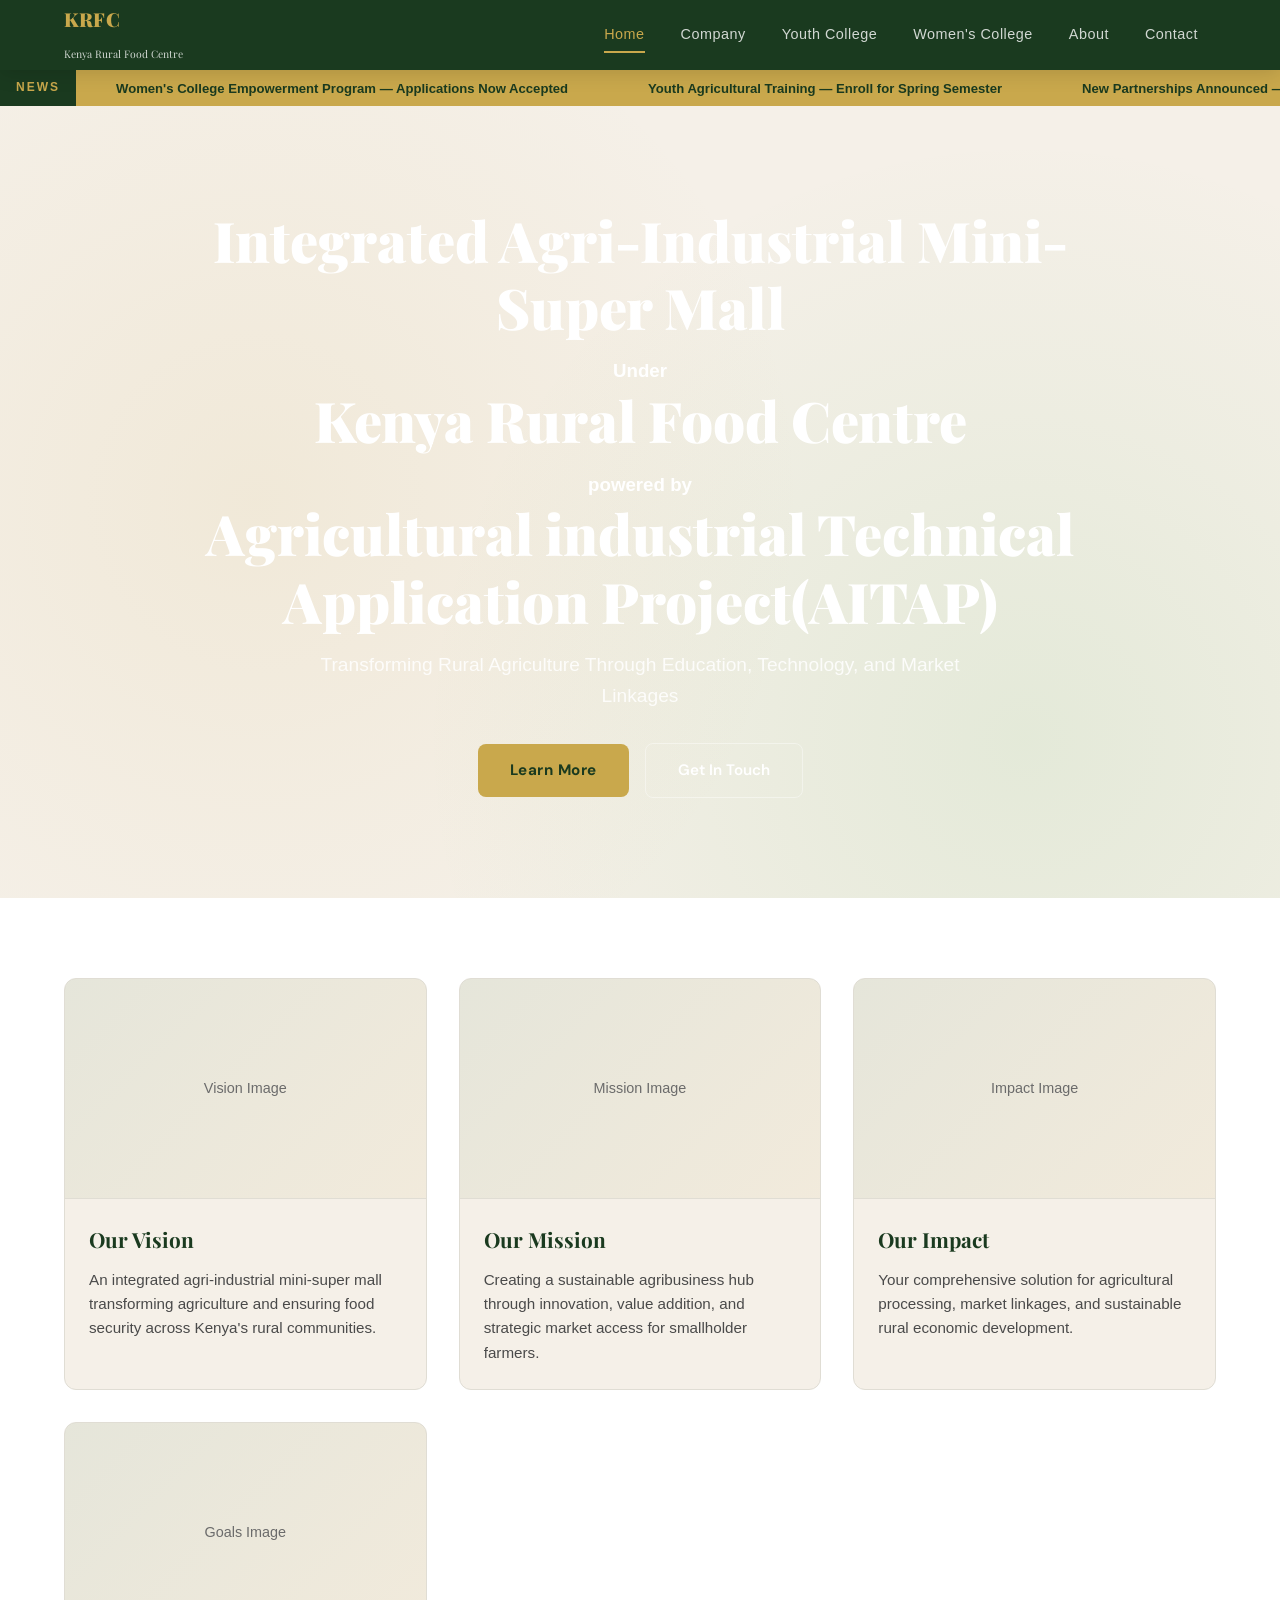
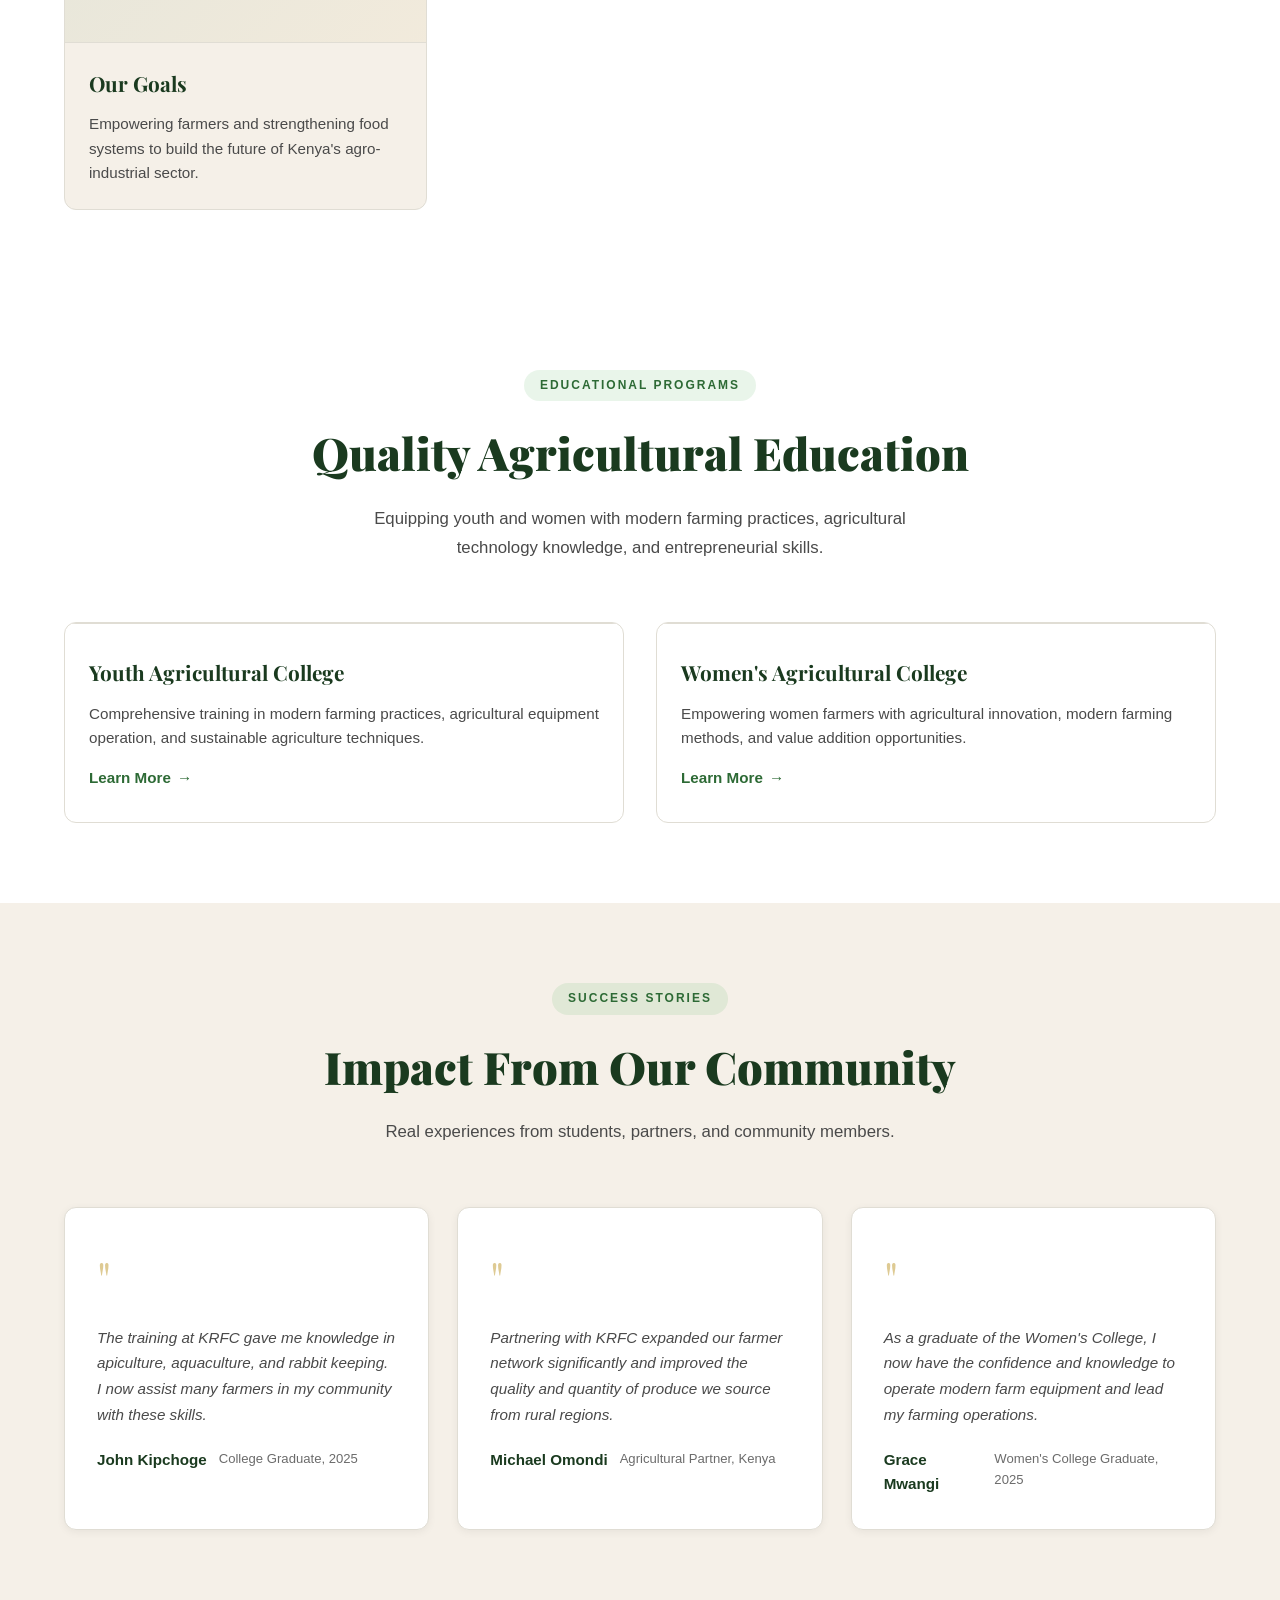
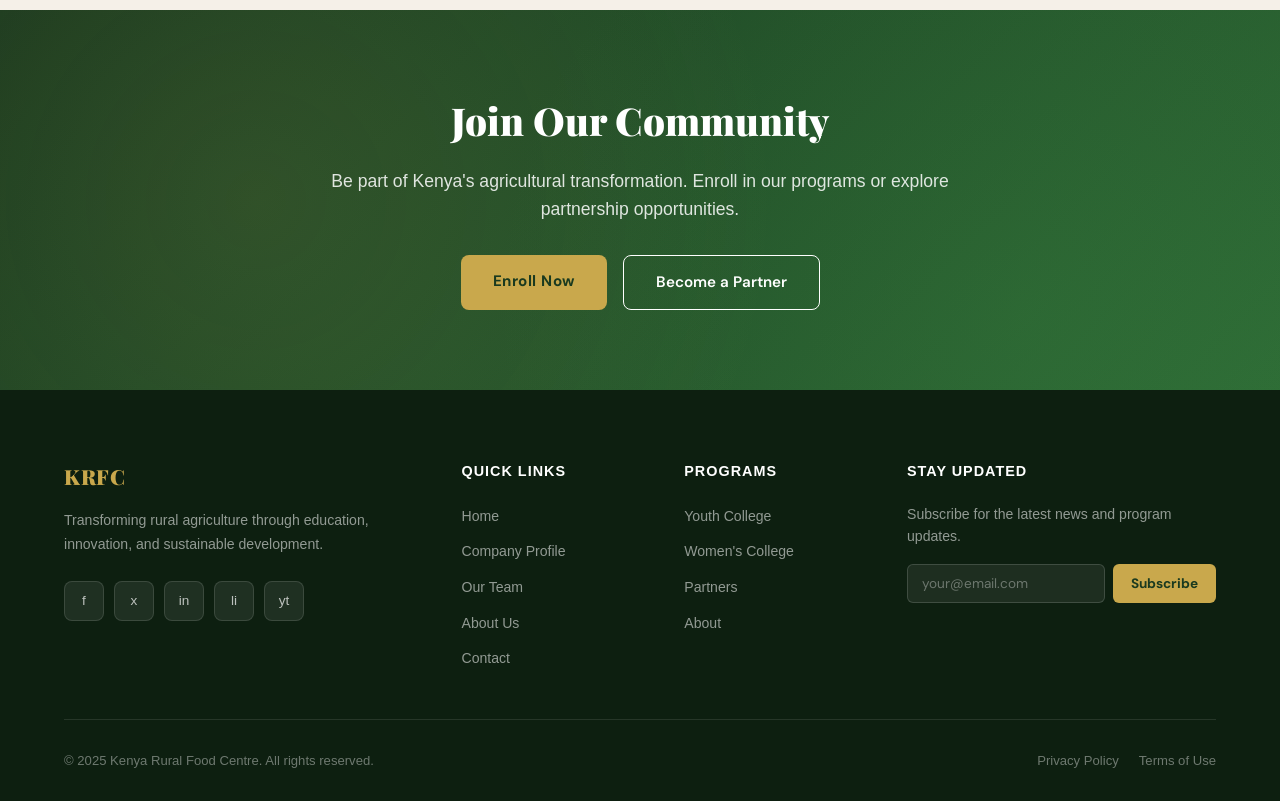
==== index.html @ 1f142aa0 "Add files via upload" ====
<!DOCTYPE html>
<html lang="en">
<head>
  <meta charset="UTF-8" />
  <meta name="viewport" content="width=device-width, initial-scale=1.0"/>
  <title>Kenya Rural Food Centre - Integrated Agricultural Hub</title>
  <link href="https://fonts.googleapis.com/css2?family=Playfair+Display:wght@400;700;900&family=DM+Sans:wght@300;400;500;600&display=swap" rel="stylesheet"/>
  <link rel="stylesheet" href="style.css"/>
</head>
<body>

<!-- NAVIGATION -->
<nav id="main-nav">
  <a class="logo" href="index.html">
     <div><div>KRFC</div><span>Kenya Rural Food Centre</span></div>
  </a>
  <ul class="nav-links" id="nav-links">
    <li><a href="index.html" id="nav-home" class="active">Home</a></li>
    <li class="dropdown">
      <a href="#" class="dropdown-toggle">Company</a>
      <div class="dropdown-menu">
        <a href="profile.html">Company Profile</a>
        <a href="team.html">Our Team</a>
        <a href="partners.html">Partners</a>
      </div>
    </li>
    <li><a href="youth.html" id="nav-youth">Youth College</a></li>
    <li><a href="women.html" id="nav-women">Women's College</a></li>
    <li><a href="about.html" id="nav-about">About</a></li>
    <li><a href="contact.html" id="nav-contact">Contact</a></li>
  </ul>
  <div class="hamburger" id="hamburger" onclick="toggleMenu()">
    <span></span><span></span><span></span>
  </div>
</nav>

<!-- NEWS TICKER -->
<div class="ticker-wrap">
  <div class="ticker-label">NEWS</div>
  <div class="ticker-track">
    <div class="ticker-item">Women's College Empowerment Program — Applications Now Accepted</div>
    <div class="ticker-item">Youth Agricultural Training — Enroll for Spring Semester</div>
    <div class="ticker-item">New Partnerships Announced — Expanding Market Access for Farmers</div>
  </div>
</div>

<!-- HERO SECTION -->
<section class="hero">
  <div class="hero-content">
    <h1>Integrated Agri-Industrial Mini-Super Mall</h1><h3>Under</h3><h1>Kenya Rural Food Centre</h1> <h3>powered by</h3><h1>Agricultural
         industrial Technical Application Project(AITAP)</h1>
    <p>Transforming Rural Agriculture Through Education, Technology, and Market Linkages</p>
    <div class="hero-buttons">
      <a href="about.html" class="btn-primary">Learn More</a>
      <a href="contact.html" class="btn-outline">Get In Touch</a>
    </div>
  </div>
</section>

<!-- KEY INITIATIVES -->
<div class="initiatives-section">
  <div class="initiatives-container">
    <div class="initiative-card">
      <div class="initiative-image-placeholder">
        <span>Vision Image</span>
      </div>
      <h3>Our Vision</h3>
      <p>An integrated agri-industrial mini-super mall transforming agriculture and ensuring food security across Kenya's rural communities.</p>
    </div>

    <div class="initiative-card">
      <div class="initiative-image-placeholder">
        <span>Mission Image</span>
      </div>
      <h3>Our Mission</h3>
      <p>Creating a sustainable agribusiness hub through innovation, value addition, and strategic market access for smallholder farmers.</p>
    </div>

    <div class="initiative-card">
      <div class="initiative-image-placeholder">
        <span>Impact Image</span>
      </div>
      <h3>Our Impact</h3>
      <p>Your comprehensive solution for agricultural processing, market linkages, and sustainable rural economic development.</p>
    </div>

    <div class="initiative-card">
      <div class="initiative-image-placeholder">
        <span>Goals Image</span>
      </div>
      <h3>Our Goals</h3>
      <p>Empowering farmers and strengthening food systems to build the future of Kenya's agro-industrial sector.</p>
    </div>
  </div>
</div>

<!-- PROGRAMS SECTION -->
<section class="programs-section">
  <div class="section-header">
    <div class="section-tag">Educational Programs</div>
    <h2>Quality Agricultural Education</h2>
    <p>Equipping youth and women with modern farming practices, agricultural technology knowledge, and entrepreneurial skills.</p>
  </div>
  <div class="programs-grid">
    <a class="program-card" href="youth.html">
      <div class="program-image-placeholder">Youth Program</div>
      <div class="program-card-body">
        <h3>Youth Agricultural College</h3>
        <p>Comprehensive training in modern farming practices, agricultural equipment operation, and sustainable agriculture techniques.</p>
        <span class="card-link">Learn More <span class="arrow">→</span></span>
      </div>
    </a>
    <a class="program-card" href="women.html">
      <div class="program-image-placeholder">Women's Program</div>
      <div class="program-card-body">
        <h3>Women's Agricultural College</h3>
        <p>Empowering women farmers with agricultural innovation, modern farming methods, and value addition opportunities.</p>
        <span class="card-link">Learn More <span class="arrow">→</span></span>
      </div>
    </a>
  </div>
</section>

<!-- TESTIMONIALS SECTION -->
<section class="testimonials">
  <div class="section-header">
    <div class="section-tag">Success Stories</div>
    <h2>Impact From Our Community</h2>
    <p>Real experiences from students, partners, and community members.</p>
  </div>
  <div class="testimonials-grid">
    <div class="testimonial-card">
      <div class="quote-mark">"</div>
      <p>The training at KRFC gave me knowledge in apiculture, aquaculture, and rabbit keeping. I now assist many farmers in my community with these skills.</p>
      <div class="testimonial-author">
        <div class="author-name">John Kipchoge</div>
        <div class="author-role">College Graduate, 2025</div>
      </div>
    </div>
    <div class="testimonial-card">
      <div class="quote-mark">"</div>
      <p>Partnering with KRFC expanded our farmer network significantly and improved the quality and quantity of produce we source from rural regions.</p>
      <div class="testimonial-author">
        <div class="author-name">Michael Omondi</div>
        <div class="author-role">Agricultural Partner, Kenya</div>
      </div>
    </div>
    <div class="testimonial-card">
      <div class="quote-mark">"</div>
      <p>As a graduate of the Women's College, I now have the confidence and knowledge to operate modern farm equipment and lead my farming operations.</p>
      <div class="testimonial-author">
        <div class="author-name">Grace Mwangi</div>
        <div class="author-role">Women's College Graduate, 2025</div>
      </div>
    </div>
  </div>
</section>

<!-- CALL TO ACTION -->
<section class="cta-section">
  <div class="cta-content">
    <h2>Join Our Community</h2>
    <p>Be part of Kenya's agricultural transformation. Enroll in our programs or explore partnership opportunities.</p>
    <div class="cta-buttons">
      <a href="youth.html" class="btn-primary">Enroll Now</a>
      <a href="partners.html" class="btn-outline-light">Become a Partner</a>
    </div>
  </div>
</section>

<!-- FOOTER -->
<footer>
  <div class="footer-grid">
    <div class="footer-brand">
      <a class="logo" href="index.html">KRFC</a>
      <p>Transforming rural agriculture through education, innovation, and sustainable development.</p>
      <div class="social-links">
        <a class="social-link" href="#" title="Facebook">f</a>
        <a class="social-link" href="#" title="Twitter">x</a>
        <a class="social-link" href="#" title="Instagram">in</a>
        <a class="social-link" href="#" title="LinkedIn">li</a>
        <a class="social-link" href="#" title="YouTube">yt</a>
      </div>
    </div>
    <div class="footer-col">
      <h5>Quick Links</h5>
      <ul>
        <li><a href="index.html">Home</a></li>
        <li><a href="profile.html">Company Profile</a></li>
        <li><a href="team.html">Our Team</a></li>
        <li><a href="about.html">About Us</a></li>
        <li><a href="contact.html">Contact</a></li>
      </ul>
    </div>
    <div class="footer-col">
      <h5>Programs</h5>
      <ul>
        <li><a href="youth.html">Youth College</a></li>
        <li><a href="women.html">Women's College</a></li>
        <li><a href="partners.html">Partners</a></li>
        <li><a href="about.html">About</a></li>
      </ul>
    </div>
    <div class="footer-col footer-newsletter">
      <h5>Stay Updated</h5>
      <p>Subscribe for the latest news and program updates.</p>
      <div class="newsletter-form">
        <input type="email" placeholder="your@email.com"/>
        <button onclick="subscribeNewsletter()">Subscribe</button>
      </div>
    </div>
  </div>
  <div class="footer-bottom">
    <p>© 2025 Kenya Rural Food Centre. All rights reserved.</p>
    <div class="footer-bottom-links">
      <a href="#">Privacy Policy</a>
      <a href="#">Terms of Use</a>
    </div>
  </div>
</footer>

<div class="toast" id="toast"></div>
<script src="script.js"></script>
</body>
</html>
---- style.css ----
:root {
  --green-dark: #1a3a1f;
  --green-mid: #2d6a35;
  --green-light: #4caf50;
  --gold: #c9a84c;
  --gold-light: #e8c96a;
  --cream: #f5f0e8;
  --white: #ffffff;
  --text-dark: #1a1a1a;
  --text-mid: #4a4a4a;
  --text-light: #6b6b6b;
  --border-color: #e0ddd4;
  --shadow: 0 8px 40px rgba(0,0,0,0.12);
  --shadow-sm: 0 2px 8px rgba(0,0,0,0.06);
  --transition: all 0.35s cubic-bezier(0.4,0,0.2,1);
}

*, *::before, *::after { 
  box-sizing: border-box; 
  margin: 0; 
  padding: 0; 
}

body {
  font-family: 'Gill Sans', 'Gill Sans MT', Calibri, 'Trebuchet MS', sans-serif;
  background: var(--cream);
  color: var(--text-dark);
  overflow-x: hidden;
  line-height: 1.6;
}

/* ===== NAVIGATION ===== */
nav {
  position: sticky;
  top: 0;
  z-index: 100;
  background: var(--green-dark);
  padding: 0 5%;
  display: flex;
  align-items: center;
  justify-content: space-between;
  height: 70px;
  box-shadow: 0 2px 20px rgba(0,0,0,0.15);
}

.logo {
  font-family: 'Playfair Display', serif;
  font-size: 1.2rem;
  font-weight: 900;
  color: var(--gold);
  letter-spacing: 0.5px;
  cursor: pointer;
  display: flex;
  align-items: center;
  gap: 10px;
  text-decoration: none;
}

.logo span { 
  font-size: 0.65rem; 
  color: rgba(255,255,255,0.8); 
  font-weight: 400;
  letter-spacing: 0px;
}

.nav-links {
  display: flex;
  gap: 0;
  list-style: none;
}

.nav-links li {
  position: relative;
}

.nav-links li a {
  display: block;
  padding: 10px 18px;
  color: rgba(255,255,255,0.8);
  text-decoration: none;
  font-size: 0.9rem;
  font-weight: 500;
  letter-spacing: 0.5px;
  transition: var(--transition);
  border-radius: 6px;
  position: relative;
}

.nav-links li a::after {
  content: '';
  position: absolute;
  bottom: 4px;
  left: 18px;
  right: 18px;
  height: 2px;
  background: var(--gold);
  transform: scaleX(0);
  transition: var(--transition);
}

.nav-links li a:hover,
.nav-links li a.active { 
  color: var(--gold); 
}

.nav-links li a:hover::after,
.nav-links li a.active::after { 
  transform: scaleX(1); 
}

/* Dropdown Menu */
.dropdown {
  position: relative;
}

.dropdown-toggle::after {
  content: '▼';
  font-size: 0.6rem;
  margin-left: 6px;
  display: inline-block;
}

.dropdown-menu {
  position: absolute;
  top: 100%;
  left: 0;
  background: var(--green-dark);
  border-top: 2px solid var(--gold);
  border-radius: 0 0 8px 8px;
  min-width: 180px;
  display: none;
  flex-direction: column;
  box-shadow: 0 8px 20px rgba(0,0,0,0.2);
  z-index: 101;
}

.dropdown:hover .dropdown-menu {
  display: flex;
}

.dropdown-menu a {
  padding: 12px 18px;
  color: rgba(255,255,255,0.8);
  text-decoration: none;
  font-size: 0.85rem;
  transition: var(--transition);
  border: none;
  position: relative;
}

.dropdown-menu a::after {
  display: none;
}

.dropdown-menu a:hover {
  background: rgba(201,168,76,0.1);
  color: var(--gold);
  padding-left: 24px;
}

.dropdown-menu a.active {
  background: rgba(201,168,76,0.1);
  color: var(--gold);
}

.hamburger {
  display: none;
  flex-direction: column;
  gap: 5px;
  cursor: pointer;
  padding: 5px;
}

.hamburger span {
  display: block;
  width: 24px;
  height: 2px;
  background: var(--white);
  transition: var(--transition);
}

/* ===== TICKER ===== */
.ticker-wrap {
  background: var(--gold);
  overflow: hidden;
  height: 36px;
  display: flex;
  align-items: center;
}

.ticker-label {
  background: var(--green-dark);
  color: var(--gold);
  font-weight: 700;
  font-size: 0.75rem;
  letter-spacing: 2px;
  padding: 0 16px;
  height: 100%;
  display: flex;
  align-items: center;
  white-space: nowrap;
  z-index: 1;
}

.ticker-track {
  display: flex;
  animation: ticker 40s linear infinite;
}

.ticker-track:hover { 
  animation-play-state: paused; 
}

.ticker-item {
  white-space: nowrap;
  padding: 0 40px;
  font-size: 0.82rem;
  font-weight: 600;
  color: var(--green-dark);
  display: flex;
  align-items: center;
  gap: 10px;
}

@keyframes ticker {
  0% { transform: translateX(0); }
  100% { transform: translateX(-50%); }
}

/* ===== HERO SECTION ===== */
.hero {
  background-image:url(pictures/vegies\ 2.jpg);
  padding: 100px 5%;
  text-align: center;
  color: var(--white);
  position: relative;
  overflow: hidden;
  background-repeat: no-repeat;
  background-position: center;
}

.hero::before {
  content: '';
  position: absolute;
  top: 0;
  left: 0;
  right: 0;
  bottom: 0;
  background: 
    radial-gradient(circle at 20% 50%, rgba(201,168,76,0.1) 0%, transparent 50%),
    radial-gradient(circle at 80% 80%, rgba(76,175,80,0.1) 0%, transparent 50%);
  pointer-events: none;
}

.hero-content {
  position: relative;
  z-index: 2;
  max-width: 900px;
  margin: 0 auto;
}

.hero h1 {
  font-family: 'Playfair Display', serif;
  font-size: clamp(2.5rem, 5vw, 3.5rem);
  font-weight: 900;
  margin-bottom: 16px;
  line-height: 1.2;
}

.hero p {
  font-size: 1.2rem;
  color: rgba(255,255,255,0.85);
  margin-bottom: 32px;
  max-width: 700px;
  margin-left: auto;
  margin-right: auto;
}

.hero-buttons {
  display: flex;
  gap: 16px;
  flex-wrap: wrap;
  justify-content: center;
  align-items: center;
}

/* ===== PAGE HERO ===== */
.page-hero {
  background: linear-gradient(135deg, var(--green-dark) 0%, var(--green-mid) 100%);
  padding: 80px 5%;
  text-align: center;
  color: var(--white);
  position: relative;
  overflow: hidden;
}

.page-hero::before {
  content: '';
  position: absolute;
  top: 0;
  left: 0;
  right: 0;
  bottom: 0;
  background: 
    radial-gradient(circle at 20% 50%, rgba(201,168,76,0.1) 0%, transparent 50%),
    radial-gradient(circle at 80% 80%, rgba(76,175,80,0.1) 0%, transparent 50%);
  pointer-events: none;
}

.page-hero-content {
  position: relative;
  z-index: 2;
  max-width: 900px;
  margin: 0 auto;
}

.page-hero h1 {
  font-family: 'Playfair Display', serif;
  font-size: clamp(2rem, 4vw, 3rem);
  font-weight: 900;
  margin-bottom: 16px;
  line-height: 1.2;
}

.page-hero p {
  font-size: 1.1rem;
  color: rgba(255,255,255,0.85);
}

/* ===== BUTTONS ===== */
.btn-primary {
  background: var(--gold);
  color: var(--green-dark);
  padding: 14px 32px;
  border: none;
  border-radius: 8px;
  font-size: 0.95rem;
  font-weight: 700;
  cursor: pointer;
  transition: var(--transition);
  letter-spacing: 0.5px;
  font-family: 'DM Sans', sans-serif;
  text-decoration: none;
  display: inline-block;
}

.btn-primary:hover {
  background: var(--gold-light);
  transform: translateY(-2px);
  box-shadow: 0 12px 30px rgba(201,168,76,0.4);
}

.btn-outline {
  background: transparent;
  color: var(--white);
  padding: 14px 32px;
  border: 1.5px solid rgba(255,255,255,0.4);
  border-radius: 8px;
  font-size: 0.95rem;
  font-weight: 600;
  cursor: pointer;
  transition: var(--transition);
  font-family: 'DM Sans', sans-serif;
  text-decoration: none;
  display: inline-block;
}

.btn-outline:hover {
  border-color: var(--white);
  background: rgba(255,255,255,0.08);
}

.btn-outline-light {
  background: transparent;
  color: var(--white);
  padding: 14px 32px;
  border: 1.5px solid var(--white);
  border-radius: 8px;
  font-size: 0.95rem;
  font-weight: 600;
  cursor: pointer;
  transition: var(--transition);
  font-family: 'DM Sans', sans-serif;
  text-decoration: none;
  display: inline-block;
}

.btn-outline-light:hover {
  background: var(--white);
  color: var(--green-dark);
}

/* ===== INITIATIVES SECTION ===== */
.initiatives-section {
  padding: 80px 5%;
  background: var(--white);
}

.initiatives-container {
  max-width: 1200px;
  margin: 0 auto;
}

.initiatives-container {
  display: grid;
  grid-template-columns: repeat(auto-fit, minmax(280px, 1fr));
  gap: 32px;
}

.initiative-card {
  background: var(--cream);
  border-radius: 12px;
  overflow: hidden;
  transition: var(--transition);
  border: 1px solid var(--border-color);
}

.initiative-card:hover {
  transform: translateY(-8px);
  box-shadow: var(--shadow);
  border-color: var(--gold);
}

.initiative-image-placeholder {
  width: 100%;
  height: 220px;
  background: linear-gradient(135deg, rgba(45,106,53,0.08) 0%, rgba(201,168,76,0.08) 100%);
  display: flex;
  align-items: center;
  justify-content: center;
  font-size: 0.9rem;
  color: var(--text-light);
  border-bottom: 1px solid var(--border-color);
  font-weight: 500;
}

.initiative-card h3 {
  font-family: 'Playfair Display', serif;
  font-size: 1.3rem;
  color: var(--green-dark);
  margin: 24px 24px 12px;
}

.initiative-card p {
  padding: 0 24px 24px;
  font-size: 0.95rem;
  color: var(--text-mid);
  line-height: 1.6;
}

/* ===== PROGRAM SECTION ===== */
.programs-section {
  padding: 80px 5%;
  background: var(--white);
}

.section-header {
  max-width: 1200px;
  margin: 0 auto 60px;
  text-align: center;
}

.section-tag {
  display: inline-block;
  background: rgba(76,175,80,0.12);
  color: var(--green-mid);
  font-size: 0.75rem;
  font-weight: 700;
  letter-spacing: 2px;
  text-transform: uppercase;
  padding: 6px 16px;
  border-radius: 50px;
  margin-bottom: 16px;
}

.section-header h2 {
  font-family: 'Playfair Display', serif;
  font-size: clamp(2rem, 3.5vw, 3rem);
  font-weight: 900;
  color: var(--green-dark);
  margin-bottom: 16px;
}

.section-header p {
  font-size: 1.05rem;
  color: var(--text-mid);
  line-height: 1.7;
  max-width: 560px;
  margin: 0 auto;
}

.programs-grid {
  max-width: 1200px;
  margin: 0 auto;
  display: grid;
  grid-template-columns: repeat(auto-fit, minmax(320px, 1fr));
  gap: 32px;
}

.program-card {
  background: var(--white);
  border: 1px solid var(--border-color);
  border-radius: 12px;
  overflow: hidden;
  transition: var(--transition);
  text-decoration: none;
  color: inherit;
  display: flex;
  flex-direction: column;
}

.program-card:hover {
  transform: translateY(-8px);
  box-shadow: var(--shadow);
  border-color: var(--gold);
}

.program-image-placeholder {
  width: 400%;
  height: 0px;
  background: linear-gradient(135deg, rgba(45,106,53,0.08) 0%, rgba(201,168,76,0.08) 100%);
  display: flex;
  align-items: center;
  justify-content: center;
  font-size: 0.9rem;
  color: var(--text-light);
  border-bottom: 1px solid var(--border-color);
  font-weight: 500;
}

.program-card-body {
  padding: 32px 24px;
  flex: 1;
  display: flex;
  flex-direction: column;
}

.program-card h3 {
  font-family: 'Playfair Display', serif;
  font-size: 1.3rem;
  color: var(--green-dark);
  margin-bottom: 12px;
}

.program-card p {
  font-size: 0.95rem;
  color: var(--text-mid);
  line-height: 1.6;
  margin-bottom: 16px;
  flex: 1;
}

.card-link {
  display: inline-flex;
  align-items: center;
  gap: 6px;
  color: var(--green-mid);
  font-weight: 600;
  transition: var(--transition);
  font-size: 0.95rem;
}

.card-link:hover {
  color: var(--gold);
  gap: 12px;
}

.arrow {
  display: inline-block;
}

/* ===== TESTIMONIALS ===== */
.testimonials {
  padding: 80px 5%;
  background: var(--cream);
}

.testimonials-grid {
  max-width: 1200px;
  margin: 0 auto;
  display: grid;
  grid-template-columns: repeat(auto-fit, minmax(300px, 1fr));
  gap: 28px;
}

.testimonial-card {
  background: var(--white);
  border-radius: 12px;
  padding: 32px;
  box-shadow: var(--shadow-sm);
  border: 1px solid var(--border-color);
  transition: var(--transition);
}

.testimonial-card:hover {
  box-shadow: var(--shadow);
  border-color: var(--gold);
}

.quote-mark {
  font-size: 3rem;
  color: var(--gold);
  opacity: 0.6;
  font-family: 'Playfair Display', serif;
  margin-bottom: 8px;
}

.testimonial-card p {
  font-size: 0.95rem;
  color: var(--text-mid);
  line-height: 1.7;
  margin-bottom: 20px;
  font-style: italic;
}

.testimonial-author {
  display: flex;
  gap: 12px;
  align-items: flex-start;
}

.author-name {
  font-weight: 700;
  color: var(--green-dark);
  font-size: 0.95rem;
}

.author-role {
  font-size: 0.82rem;
  color: var(--text-light);
}

/* ===== CTA SECTION ===== */
.cta-section {
  background: linear-gradient(135deg, var(--green-dark) 0%, var(--green-mid) 100%);
  padding: 80px 5%;
  text-align: center;
  color: var(--white);
  position: relative;
  overflow: hidden;
}

.cta-section::before {
  content: '';
  position: absolute;
  top: 0;
  left: 0;
  right: 0;
  bottom: 0;
  background: 
    radial-gradient(circle at 20% 50%, rgba(201,168,76,0.1) 0%, transparent 50%),
    radial-gradient(circle at 80% 80%, rgba(76,175,80,0.1) 0%, transparent 50%);
  pointer-events: none;
}

.cta-content {
  position: relative;
  z-index: 2;
  max-width: 700px;
  margin: 0 auto;
}

.cta-content h2 {
  font-family: 'Playfair Display', serif;
  font-size: clamp(1.8rem, 3vw, 2.5rem);
  font-weight: 900;
  margin-bottom: 16px;
}

.cta-content p {
  font-size: 1.1rem;
  color: rgba(255,255,255,0.85);
  margin-bottom: 32px;
}

.cta-buttons {
  display: flex;
  gap: 16px;
  flex-wrap: wrap;
  justify-content: center;
}

/* ===== PROFILE SECTION ===== */
.profile-section {
  padding: 80px 5%;
  background: var(--white);
}

.profile-container {
  max-width: 1200px;
  margin: 0 auto;
  display: grid;
  grid-template-columns: 1fr 1fr;
  gap: 60px;
  align-items: center;
}

.profile-text h2 {
  font-family: 'Playfair Display', serif;
  font-size: 2.2rem;
  font-weight: 900;
  color: var(--green-dark);
  margin-bottom: 20px;
}

.profile-text p {
  font-size: 1rem;
  color: var(--text-mid);
  line-height: 1.8;
  margin-bottom: 16px;
}

.profile-highlights {
  display: grid;
  grid-template-columns: repeat(2, 1fr);
  gap: 24px;
  margin-top: 40px;
  padding-top: 40px;
  border-top: 2px solid var(--border-color);
}

.highlight-item h4 {
  font-weight: 700;
  color: var(--green-dark);
  font-size: 0.9rem;
  text-transform: uppercase;
  letter-spacing: 1px;
  margin-bottom: 8px;
}

.highlight-item p {
  font-size: 1rem;
  color: var(--text-mid);
  margin: 0;
}

.profile-image {
  display: flex;
  justify-content: center;
}

.large-image-placeholder {
  width: 100%;
  height: 400px;
  background: linear-gradient(135deg, rgba(45,106,53,0.12) 0%, rgba(201,168,76,0.12) 100%);
  border-radius: 12px;
  display: flex;
  align-items: center;
  justify-content: center;
  font-size: 1rem;
  color: var(--text-light);
  border: 2px solid var(--border-color);
}

/* ===== VALUES SECTION ===== */
.values-section {
  padding: 80px 5%;
  background: var(--cream);
}

.values-container {
  max-width: 1200px;
  margin: 0 auto;
}

.values-grid-large {
  display: grid;
  grid-template-columns: repeat(auto-fit, minmax(300px, 1fr));
  gap: 28px;
  margin-top: 60px;
}

.value-card-large {
  background: var(--white);
  padding: 40px 28px;
  border-radius: 12px;
  border: 1px solid var(--border-color);
  transition: var(--transition);
}

.value-card-large:hover {
  transform: translateY(-6px);
  box-shadow: var(--shadow);
  border-color: var(--gold);
}

.value-number {
  font-family: 'Playfair Display', serif;
  font-size: 2.5rem;
  font-weight: 900;
  color: var(--gold);
  margin-bottom: 12px;
}

.value-card-large h3 {
  font-family: 'Playfair Display', serif;
  font-size: 1.3rem;
  font-weight: 700;
  color: var(--green-dark);
  margin-bottom: 12px;
}

.value-card-large p {
  font-size: 0.95rem;
  color: var(--text-mid);
  line-height: 1.7;
}

/* ===== ORG STRUCTURE ===== */
.org-structure {
  padding: 80px 5%;
  background: var(--white);
}

.org-container {
  max-width: 1200px;
  margin: 0 auto;
}

.org-grid {
  display: grid;
  grid-template-columns: repeat(auto-fit, minmax(280px, 1fr));
  gap: 28px;
  margin-top: 60px;
}

.org-unit {
  background: var(--cream);
  padding: 32px;
  border-radius: 12px;
  border-left: 4px solid var(--gold);
  transition: var(--transition);
}

.org-unit:hover {
  box-shadow: var(--shadow-sm);
  transform: translateX(4px);
}

.org-unit h3 {
  font-family: 'Playfair Display', serif;
  font-size: 1.2rem;
  font-weight: 700;
  color: var(--green-dark);
  margin-bottom: 12px;
}

.org-unit p {
  font-size: 0.95rem;
  color: var(--text-mid);
  margin-bottom: 16px;
}

.org-unit ul {
  list-style: none;
  padding: 0;
}

.org-unit li {
  font-size: 0.9rem;
  color: var(--text-light);
  padding-left: 20px;
  position: relative;
  margin-bottom: 8px;
}

.org-unit li::before {
  content: '→';
  position: absolute;
  left: 0;
  color: var(--gold);
  font-weight: bold;
}

/* ===== STATS SECTION ===== */
.stats-section {
  padding: 80px 5%;
  background: linear-gradient(135deg, var(--green-dark) 0%, var(--green-mid) 100%);
  color: var(--white);
}

.stats-container {
  max-width: 1200px;
  margin: 0 auto;
  display: grid;
  grid-template-columns: repeat(auto-fit, minmax(240px, 1fr));
  gap: 40px;
}

.stat-block {
  text-align: center;
}

.stat-number {
  font-family: 'Playfair Display', serif;
  font-size: 3rem;
  font-weight: 900;
  color: var(--gold);
  display: block;
  margin-bottom: 8px;
}

.stat-label {
  font-size: 1rem;
  font-weight: 700;
  margin-bottom: 8px;
}

.stat-description {
  font-size: 0.9rem;
  color: rgba(255,255,255,0.8);
}

/* ===== TEAM SECTION ===== */
.team-leadership {
  padding: 80px 5%;
  background: var(--cream);
}

.team-container {
  max-width: 1200px;
  margin: 0 auto;
}

.leadership-grid {
  display: grid;
  grid-template-columns: repeat(auto-fit, minmax(340px, 1fr));
  gap: 28px;
  margin-top: 60px;
}

.leadership-card {
  background: var(--white);
  border-radius: 12px;
  overflow: hidden;
  border: 1px solid var(--border-color);
  transition: var(--transition);
}

.leadership-card:hover {
  box-shadow: var(--shadow);
  transform: translateY(-4px);
  border-color: var(--gold);
}

.member-image-placeholder {
  width: 100%;
  height: 240px;
  background: linear-gradient(135deg, rgba(45,106,53,0.08) 0%, rgba(201,168,76,0.08) 100%);
  display: flex;
  align-items: center;
  justify-content: center;
  font-size: 0.9rem;
  color: var(--text-light);
  border-bottom: 1px solid var(--border-color);
  font-weight: 500;
}

.member-details {
  padding: 24px;
}

.member-details h3 {
  font-family: 'Playfair Display', serif;
  font-size: 1.15rem;
  font-weight: 700;
  color: var(--green-dark);
  margin-bottom: 4px;
}

.member-role {
  font-size: 0.85rem;
  color: var(--gold);
  font-weight: 600;
  text-transform: uppercase;
  letter-spacing: 0.5px;
  display: block;
  margin-bottom: 12px;
}

.member-bio {
  font-size: 0.9rem;
  color: var(--text-mid);
  line-height: 1.6;
  margin-bottom: 12px;
}

.member-contact {
  font-size: 0.85rem;
  color: var(--text-light);
  margin-top: 12px;
  padding-top: 12px;
  border-top: 1px solid var(--border-color);
}

.member-contact a {
  color: var(--green-mid);
  text-decoration: none;
  font-weight: 600;
}

.member-contact a:hover {
  color: var(--gold);
}

/* ===== TRAINERS GRID ===== */
.team-trainers {
  padding: 80px 5%;
  background: var(--white);
}

.trainers-grid {
  display: grid;
  grid-template-columns: repeat(auto-fit, minmax(220px, 1fr));
  gap: 24px;
  margin-top: 60px;
}

.trainer-card {
  background: var(--cream);
  border-radius: 12px;
  overflow: hidden;
  border: 1px solid var(--border-color);
  text-align: center;
  transition: var(--transition);
}

.trainer-card:hover {
  transform: translateY(-4px);
  box-shadow: var(--shadow-sm);
  border-color: var(--gold);
}

.trainer-image-placeholder {
  width: 100%;
  height: 180px;
  background: linear-gradient(135deg, rgba(45,106,53,0.08) 0%, rgba(201,168,76,0.08) 100%);
  display: flex;
  align-items: center;
  justify-content: center;
  font-size: 0.85rem;
  color: var(--text-light);
  border-bottom: 1px solid var(--border-color);
  font-weight: 500;
}

.trainer-card h3 {
  font-size: 1rem;
  font-weight: 700;
  color: var(--green-dark);
  padding: 16px 12px 4px;
}

.trainer-card p {
  font-size: 0.85rem;
  color: var(--text-mid);
  padding: 0 12px 16px;
}

/* ===== BOARD SECTION ===== */
.board-section {
  padding: 80px 5%;
  background: var(--cream);
}

.board-grid {
  display: grid;
  grid-template-columns: repeat(auto-fit, minmax(240px, 1fr));
  gap: 28px;
  margin-top: 60px;
}

.board-member {
  background: var(--white);
  border-radius: 12px;
  overflow: hidden;
  border: 1px solid var(--border-color);
  text-align: center;
  transition: var(--transition);
}

.board-member:hover {
  box-shadow: var(--shadow);
  border-color: var(--gold);
}

.board-image-placeholder {
  width: 100%;
  height: 200px;
  background: linear-gradient(135deg, rgba(45,106,53,0.08) 0%, rgba(201,168,76,0.08) 100%);
  display: flex;
  align-items: center;
  justify-content: center;
  font-size: 0.85rem;
  color: var(--text-light);
  border-bottom: 1px solid var(--border-color);
  font-weight: 500;
}

.board-member h4 {
  font-size: 1rem;
  font-weight: 700;
  color: var(--green-dark);
  padding: 16px 12px 4px;
}

.board-member p {
  font-size: 0.85rem;
  color: var(--text-mid);
  padding: 0 12px 16px;
}

/* ===== TEAM CULTURE ===== */
.team-culture {
  padding: 80px 5%;
  background: var(--white);
}

.culture-grid {
  display: grid;
  grid-template-columns: repeat(auto-fit, minmax(260px, 1fr));
  gap: 28px;
  margin-top: 60px;
}

.culture-card {
  background: var(--cream);
  padding: 32px;
  border-radius: 12px;
  border: 2px solid var(--border-color);
  text-align: center;
  transition: var(--transition);
}

.culture-card:hover {
  border-color: var(--gold);
  box-shadow: var(--shadow-sm);
}

.culture-card h3 {
  font-family: 'Playfair Display', serif;
  font-size: 1.15rem;
  font-weight: 700;
  color: var(--green-dark);
  margin-bottom: 12px;
}

.culture-card p {
  font-size: 0.95rem;
  color: var(--text-mid);
  line-height: 1.6;
}

/* ===== PARTNERSHIP SECTION ===== */
.partnership-intro {
  padding: 80px 5%;
  background: var(--white);
}

.partnership-container {
  max-width: 1200px;
  margin: 0 auto;
}

.partnership-intro {
  padding: 80px 5%;
}

.partnership-intro .partnership-container {
  display: grid;
  grid-template-columns: 1fr 1fr;
  gap: 60px;
  align-items: center;
}

.intro-content h2 {
  font-family: 'Playfair Display', serif;
  font-size: 2.2rem;
  font-weight: 900;
  color: var(--green-dark);
  margin-bottom: 20px;
}

.intro-content p {
  font-size: 1rem;
  color: var(--text-mid);
  line-height: 1.8;
  margin-bottom: 16px;
}

.partnership-image-placeholder {
  width: 100%;
  height: 400px;
  background: linear-gradient(135deg, rgba(45,106,53,0.12) 0%, rgba(201,168,76,0.12) 100%);
  border-radius: 12px;
  display: flex;
  align-items: center;
  justify-content: center;
  font-size: 1rem;
  color: var(--text-light);
  border: 2px solid var(--border-color);
}

/* ===== PARTNER CATEGORIES ===== */
.partner-categories {
  padding: 80px 5%;
  background: var(--cream);
}

.categories-grid {
  display: grid;
  grid-template-columns: repeat(auto-fit, minmax(320px, 1fr));
  gap: 28px;
  margin-top: 60px;
}

.category-card {
  background: var(--white);
  padding: 32px;
  border-radius: 12px;
  border: 1px solid var(--border-color);
  transition: var(--transition);
}

.category-card:hover {
  box-shadow: var(--shadow);
  border-color: var(--gold);
  transform: translateY(-4px);
}

.category-header {
  font-family: 'Playfair Display', serif;
  font-size: 1.2rem;
  font-weight: 700;
  color: var(--green-dark);
  margin-bottom: 12px;
  padding-bottom: 12px;
  border-bottom: 2px solid var(--gold);
}

.category-card > p {
  font-size: 0.95rem;
  color: var(--text-mid);
  line-height: 1.6;
  margin-bottom: 16px;
}

.category-details h4 {
  font-weight: 700;
  font-size: 0.9rem;
  color: var(--green-dark);
  text-transform: uppercase;
  letter-spacing: 0.5px;
  margin-bottom: 12px;
}

.category-details ul {
  list-style: none;
  padding: 0;
}

.category-details li {
  font-size: 0.9rem;
  color: var(--text-light);
  padding-left: 20px;
  position: relative;
  margin-bottom: 6px;
}

.category-details li::before {
  content: '→';
  position: absolute;
  left: 0;
  color: var(--gold);
  font-weight: bold;
}

/* ===== FEATURED PARTNERS ===== */
.featured-partners {
  padding: 80px 5%;
  background: var(--white);
}

.partners-showcase {
  display: grid;
  grid-template-columns: repeat(auto-fit, minmax(200px, 1fr));
  gap: 24px;
  margin-top: 60px;
}

.partner-item {
  background: var(--cream);
  border: 1px solid var(--border-color);
  border-radius: 12px;
  padding: 28px 20px;
  text-align: center;
  transition: var(--transition);
}

.partner-item:hover {
  border-color: var(--gold);
  box-shadow: var(--shadow-sm);
  transform: translateY(-4px);
}

.partner-logo-placeholder {
  width: 100%;
  height: 120px;
  background: linear-gradient(135deg, rgba(45,106,53,0.08) 0%, rgba(201,168,76,0.08) 100%);
  border-radius: 8px;
  display: flex;
  align-items: center;
  justify-content: center;
  font-size: 0.85rem;
  color: var(--text-light);
  margin-bottom: 16px;
  border: 1px solid var(--border-color);
  font-weight: 500;
}

.partner-item h4 {
  font-weight: 700;
  color: var(--green-dark);
  margin-bottom: 8px;
  font-size: 1rem;
}

.partner-item p {
  font-size: 0.85rem;
  color: var(--text-mid);
  line-height: 1.5;
}

/* ===== PARTNERSHIP BENEFITS ===== */
.partnership-benefits {
  padding: 80px 5%;
  background: var(--cream);
}

.benefits-grid {
  display: grid;
  grid-template-columns: repeat(auto-fit, minmax(300px, 1fr));
  gap: 28px;
  margin-top: 60px;
}

.benefit-card {
  background: var(--white);
  padding: 40px 28px;
  border-radius: 12px;
  border: 1px solid var(--border-color);
  text-align: center;
  transition: var(--transition);
}

.benefit-card:hover {
  transform: translateY(-6px);
  box-shadow: var(--shadow);
  border-color: var(--gold);
}

.benefit-number {
  font-family: 'Playfair Display', serif;
  font-size: 2.5rem;
  font-weight: 900;
  color: var(--gold);
  margin-bottom: 12px;
}

.benefit-card h3 {
  font-family: 'Playfair Display', serif;
  font-size: 1.2rem;
  font-weight: 700;
  color: var(--green-dark);
  margin-bottom: 12px;
}

.benefit-card p {
  font-size: 0.95rem;
  color: var(--text-mid);
  line-height: 1.6;
}

/* ===== PARTNERSHIP MODELS ===== */
.partnership-models {
  padding: 80px 5%;
  background: var(--white);
}

.models-grid {
  display: grid;
  grid-template-columns: repeat(auto-fit, minmax(300px, 1fr));
  gap: 28px;
  margin-top: 60px;
}

.model-card {
  background: var(--cream);
  padding: 32px;
  border-radius: 12px;
  border-left: 4px solid var(--gold);
  transition: var(--transition);
}

.model-card:hover {
  box-shadow: var(--shadow-sm);
  transform: translateX(4px);
}

.model-card h3 {
  font-family: 'Playfair Display', serif;
  font-size: 1.15rem;
  font-weight: 700;
  color: var(--green-dark);
  margin-bottom: 12px;
}

.model-card p {
  font-size: 0.95rem;
  color: var(--text-mid);
  line-height: 1.6;
  margin-bottom: 12px;
}

.model-type {
  font-size: 0.85rem;
  color: var(--text-light);
  font-weight: 600;
  padding-top: 12px;
  border-top: 1px solid var(--border-color);
  margin-top: 12px;
}

/* ===== FOOTER ===== */
footer {
  background: #0d1f10;
  color: rgba(255,255,255,0.7);
  padding: 70px 5% 30px;
}

.footer-grid {
  max-width: 1200px;
  margin: 0 auto;
  display: grid;
  grid-template-columns: 2fr 1fr 1fr 1.5fr;
  gap: 48px;
  padding-bottom: 48px;
  border-bottom: 1px solid rgba(255,255,255,0.1);
}

.footer-brand .logo {
  margin-bottom: 16px;
  display: inline-flex;
  font-size: 1.3rem;
}

.footer-brand p {
  font-size: 0.88rem;
  line-height: 1.7;
  margin-bottom: 24px;
  color: rgba(255,255,255,0.55);
}

.social-links {
  display: flex;
  gap: 10px;
}

.social-link {
  width: 40px;
  height: 40px;
  border-radius: 8px;
  background: rgba(255,255,255,0.08);
  border: 1px solid rgba(255,255,255,0.12);
  display: flex;
  align-items: center;
  justify-content: center;
  font-size: 0.85rem;
  cursor: pointer;
  transition: var(--transition);
  text-decoration: none;
  color: rgba(255,255,255,0.7);
}

.social-link:hover {
  background: var(--gold);
  border-color: var(--gold);
  color: var(--green-dark);
}

.footer-col h5 {
  color: var(--white);
  font-weight: 700;
  font-size: 0.9rem;
  letter-spacing: 1px;
  text-transform: uppercase;
  margin-bottom: 20px;
}

.footer-col ul {
  list-style: none;
  display: flex;
  flex-direction: column;
  gap: 10px;
}

.footer-col ul li a {
  color: rgba(255,255,255,0.55);
  text-decoration: none;
  font-size: 0.88rem;
  transition: var(--transition);
}

.footer-col ul li a:hover {
  color: var(--gold-light);
  padding-left: 4px;
}

.footer-newsletter p {
  font-size: 0.88rem;
  color: rgba(255,255,255,0.55);
  margin-bottom: 16px;
  line-height: 1.6;
}

.newsletter-form {
  display: flex;
  gap: 8px;
}

.newsletter-form input {
  flex: 1;
  padding: 10px 14px;
  border-radius: 6px;
  border: 1px solid rgba(255,255,255,0.15);
  background: rgba(255,255,255,0.07);
  color: var(--white);
  font-size: 0.85rem;
  font-family: 'DM Sans', sans-serif;
  outline: none;
  transition: var(--transition);
}

.newsletter-form input::placeholder {
  color: rgba(255,255,255,0.35);
}

.newsletter-form input:focus {
  border-color: var(--gold);
  background: rgba(255,255,255,0.1);
}

.newsletter-form button {
  padding: 10px 18px;
  background: var(--gold);
  color: var(--green-dark);
  border: none;
  border-radius: 6px;
  font-weight: 700;
  cursor: pointer;
  font-family: 'DM Sans', sans-serif;
  font-size: 0.85rem;
  transition: var(--transition);
  white-space: nowrap;
}

.newsletter-form button:hover {
  background: var(--gold-light);
}

.footer-bottom {
  max-width: 1200px;
  margin: 30px auto 0;
  display: flex;
  justify-content: space-between;
  align-items: center;
  font-size: 0.82rem;
  color: rgba(255,255,255,0.4);
}

.footer-bottom-links {
  display: flex;
  gap: 20px;
}

.footer-bottom-links a {
  color: rgba(255,255,255,0.4);
  text-decoration: none;
  transition: var(--transition);
}

.footer-bottom-links a:hover {
  color: var(--gold-light);
}

/* ===== TOAST ===== */
.toast {
  position: fixed;
  bottom: 30px;
  right: 30px;
  background: var(--green-mid);
  color: var(--white);
  padding: 16px 24px;
  border-radius: 8px;
  font-weight: 600;
  font-size: 0.9rem;
  box-shadow: 0 8px 30px rgba(0,0,0,0.2);
  z-index: 999;
  transform: translateY(100px);
  opacity: 0;
  transition: all 0.4s cubic-bezier(0.4,0,0.2,1);
}

.toast.show {
  transform: translateY(0);
  opacity: 1;
}

/* ===== RESPONSIVE ===== */
@media (max-width: 900px) {
  .profile-container {
    grid-template-columns: 1fr;
    gap: 40px;
  }

  .partnership-intro .partnership-container {
    grid-template-columns: 1fr;
    gap: 40px;
  }

  .footer-grid {
    grid-template-columns: 1fr 1fr;
  }

  .values-grid-large {
    grid-template-columns: repeat(2, 1fr);
  }

  .org-grid {
    grid-template-columns: repeat(2, 1fr);
  }

  .benefits-grid {
    grid-template-columns: repeat(2, 1fr);
  }

  .models-grid {
    grid-template-columns: 1fr;
  }
}

@media (max-width: 600px) {
  nav {
    padding: 0 4%;
  }

  .nav-links {
    display: none;
    flex-direction: column;
    position: absolute;
    top: 70px;
    left: 0;
    right: 0;
    background: var(--green-dark);
    padding: 16px;
    gap: 4px;
  }

  .nav-links.open {
    display: flex;
  }

  .hamburger {
    display: flex;
  }

  .dropdown-menu {
    position: static;
    display: none;
    border: none;
    box-shadow: none;
    background: rgba(255,255,255,0.05);
  }

  .dropdown:hover .dropdown-menu {
    display: none;
  }

  .dropdown-menu.open {
    display: flex;
  }

  .profile-highlights {
    grid-template-columns: 1fr;
  }

  .values-grid-large {
    grid-template-columns: 1fr;
  }

  .org-grid {
    grid-template-columns: 1fr;
  }

  .stats-container {
    grid-template-columns: repeat(2, 1fr);
  }

  .leadership-grid {
    grid-template-columns: 1fr;
  }

  .trainers-grid {
    grid-template-columns: repeat(2, 1fr);
  }

  .board-grid {
    grid-template-columns: repeat(2, 1fr);
  }

  .culture-grid {
    grid-template-columns: 1fr;
  }

  .categories-grid {
    grid-template-columns: 1fr;
  }

  .benefits-grid {
    grid-template-columns: 1fr;
  }

  .footer-grid {
    grid-template-columns: 1fr;
    gap: 32px;
  }

  .footer-bottom {
    flex-direction: column;
    gap: 12px;
    text-align: center;
  }

  .hero h1 {
    font-size: 1.8rem;
  }

  .section-header h2 {
    font-size: 1.6rem;
  }

  .page-hero h1 {
    font-size: 1.5rem;
  }
}


/* ===== CONTACT SECTION (ISOLATED - SAFE) ===== */
.contact-section {
  padding: 80px 5%;
  background: linear-gradient(135deg, #f5f0e8 0%, #ffffff 100%);
}

.contact-wrap {
  max-width: 1200px;
  margin: 0 auto;
  display: grid;
  grid-template-columns: 1fr 1.1fr;
  gap: 50px;
}

/* LEFT SIDE (INFO) */
.contact-info {
  background: linear-gradient(135deg, var(--green-dark), var(--green-mid));
  padding: 40px 32px;
  border-radius: 16px;
  color: var(--white);
  box-shadow: 0 10px 30px rgba(0,0,0,0.15);
  position: relative;
  overflow: hidden;
}

.contact-info::before {
  content: '';
  position: absolute;
  inset: 0;
  background: radial-gradient(circle at top right, rgba(201,168,76,0.2), transparent 50%);
  pointer-events: none;
}

.contact-info h3 {
  font-family: 'Playfair Display', serif;
  font-size: 1.6rem;
  margin-bottom: 10px;
}

.contact-info p {
  font-size: 0.95rem;
  opacity: 0.85;
  margin-bottom: 25px;
}

/* CONTACT ITEMS */
.contact-details {
  display: flex;
  flex-direction: column;
  gap: 20px;
}

.contact-item {
  display: flex;
  gap: 14px;
  align-items: flex-start;
  padding: 12px;
  border-radius: 10px;
  transition: var(--transition);
}

.contact-item:hover {
  background: rgba(255,255,255,0.08);
  transform: translateX(4px);
}

.contact-item-icon {
  width: 42px;
  height: 42px;
  background: rgba(255,255,255,0.12);
  border-radius: 10px;
  display: flex;
  align-items: center;
  justify-content: center;
  font-size: 1.1rem;
}

.contact-item h5 {
  font-size: 0.85rem;
  text-transform: uppercase;
  letter-spacing: 1px;
  margin-bottom: 4px;
  color: var(--gold-light);
}

.contact-item p {
  font-size: 0.9rem;
  margin: 0;
  opacity: 0.9;
}

/* RIGHT SIDE (FORM) */
.contact-form {
  background: rgba(255,255,255,0.8);
  backdrop-filter: blur(10px);
  padding: 40px 32px;
  border-radius: 16px;
  border: 1px solid var(--border-color);
  box-shadow: 0 10px 25px rgba(0,0,0,0.08);
}

.contact-form h3 {
  font-family: 'Playfair Display', serif;
  font-size: 1.5rem;
  color: var(--green-dark);
  margin-bottom: 25px;
}

/* FORM */
.form-row {
  display: flex;
  gap: 16px;
}

.form-group {
  margin-bottom: 18px;
  flex: 1;
}

.form-group label {
  font-size: 0.8rem;
  font-weight: 600;
  color: var(--text-mid);
  display: block;
  margin-bottom: 6px;
}

.form-group input,
.form-group select,
.form-group textarea {
  width: 100%;
  padding: 12px 14px;
  border-radius: 8px;
  border: 1px solid var(--border-color);
  font-size: 0.9rem;
  font-family: 'DM Sans', sans-serif;
  outline: none;
  transition: var(--transition);
  background: var(--white);
}

.form-group textarea {
  min-height: 120px;
  resize: vertical;
}

/* INPUT FOCUS */
.form-group input:focus,
.form-group select:focus,
.form-group textarea:focus {
  border-color: var(--green-mid);
  box-shadow: 0 0 0 2px rgba(76,175,80,0.15);
}

/* BUTTON */
.btn-submit {
  width: 100%;
  background: linear-gradient(135deg, var(--green-mid), var(--green-light));
  color: var(--white);
  padding: 14px;
  border: none;
  border-radius: 10px;
  font-weight: 700;
  cursor: pointer;
  font-size: 0.95rem;
  transition: var(--transition);
  letter-spacing: 0.5px;
}

.btn-submit:hover {
  transform: translateY(-2px);
  box-shadow: 0 10px 20px rgba(76,175,80,0.3);
}

.btn-submit:active {
  transform: scale(0.97);
}

/* RESPONSIVE */
@media (max-width: 900px) {
  .contact-wrap {
    grid-template-columns: 1fr;
  }

  .form-row {
    flex-direction: column;
  }
}
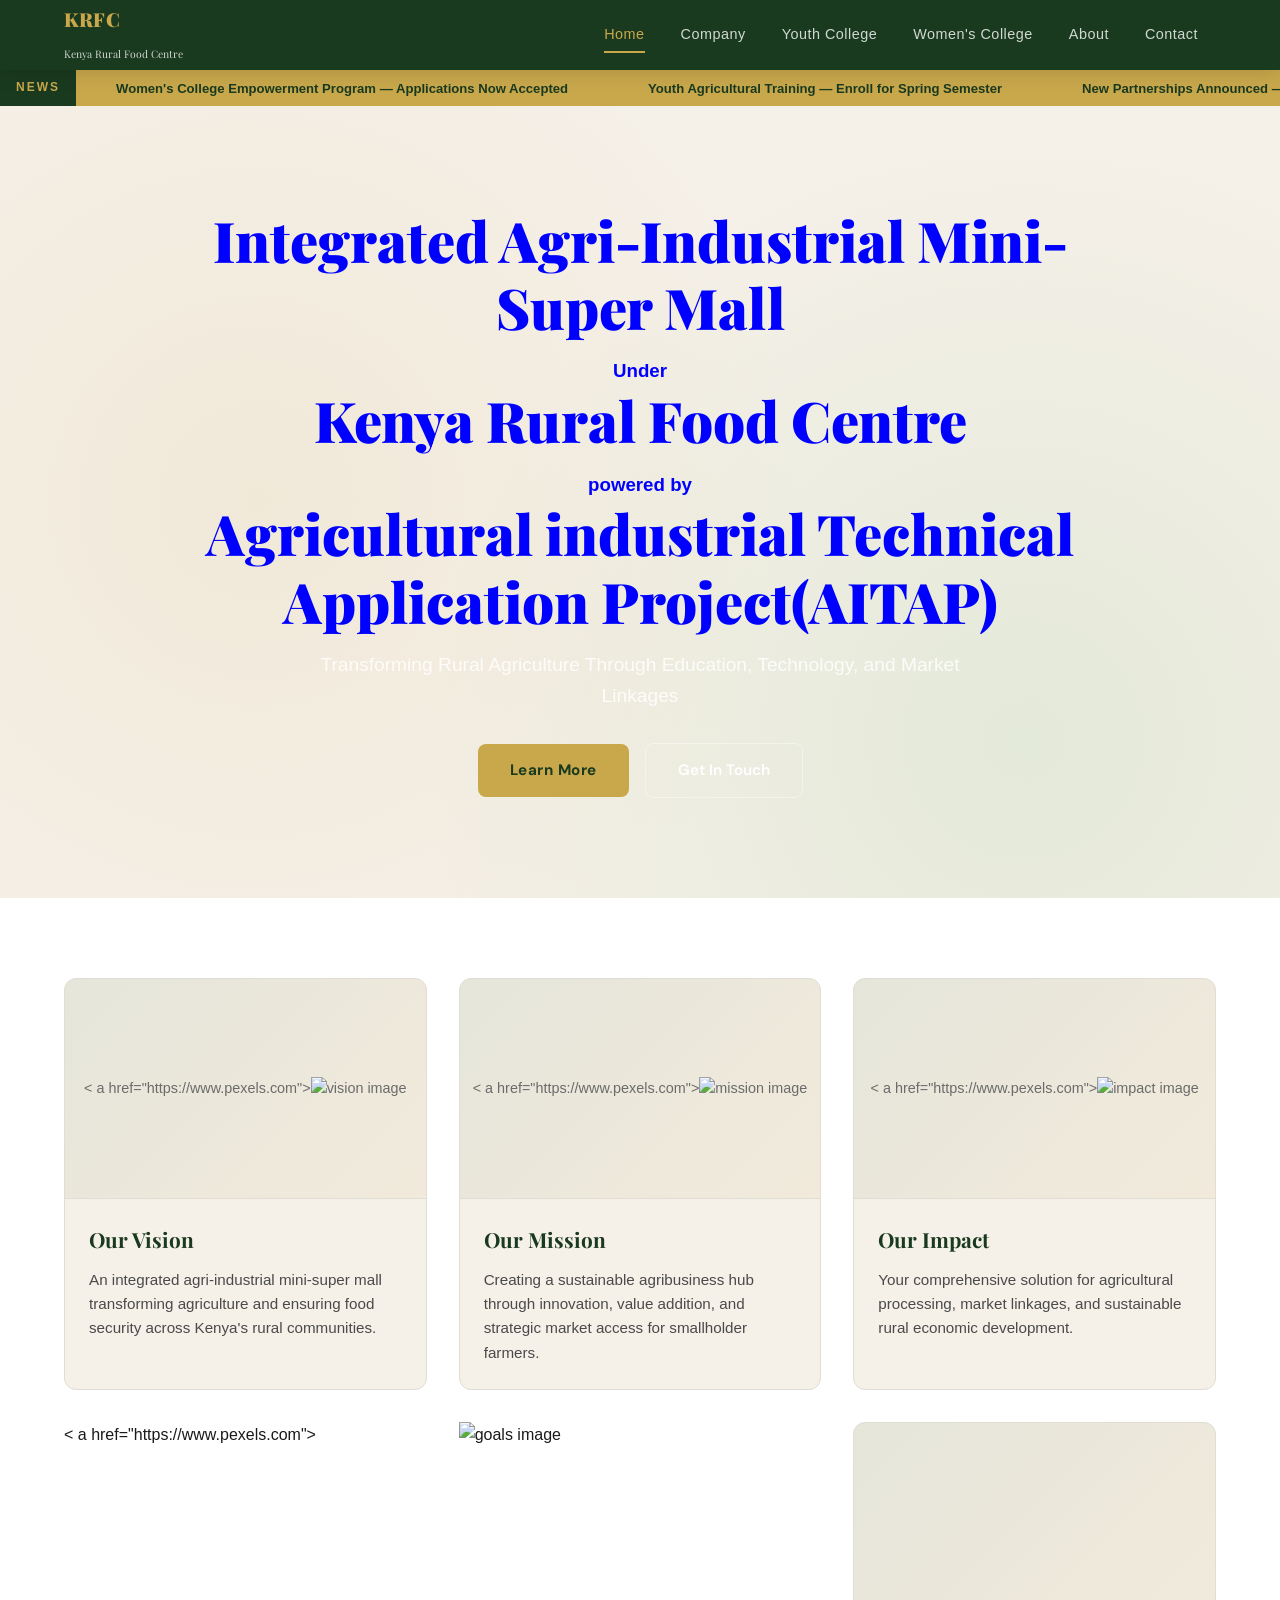
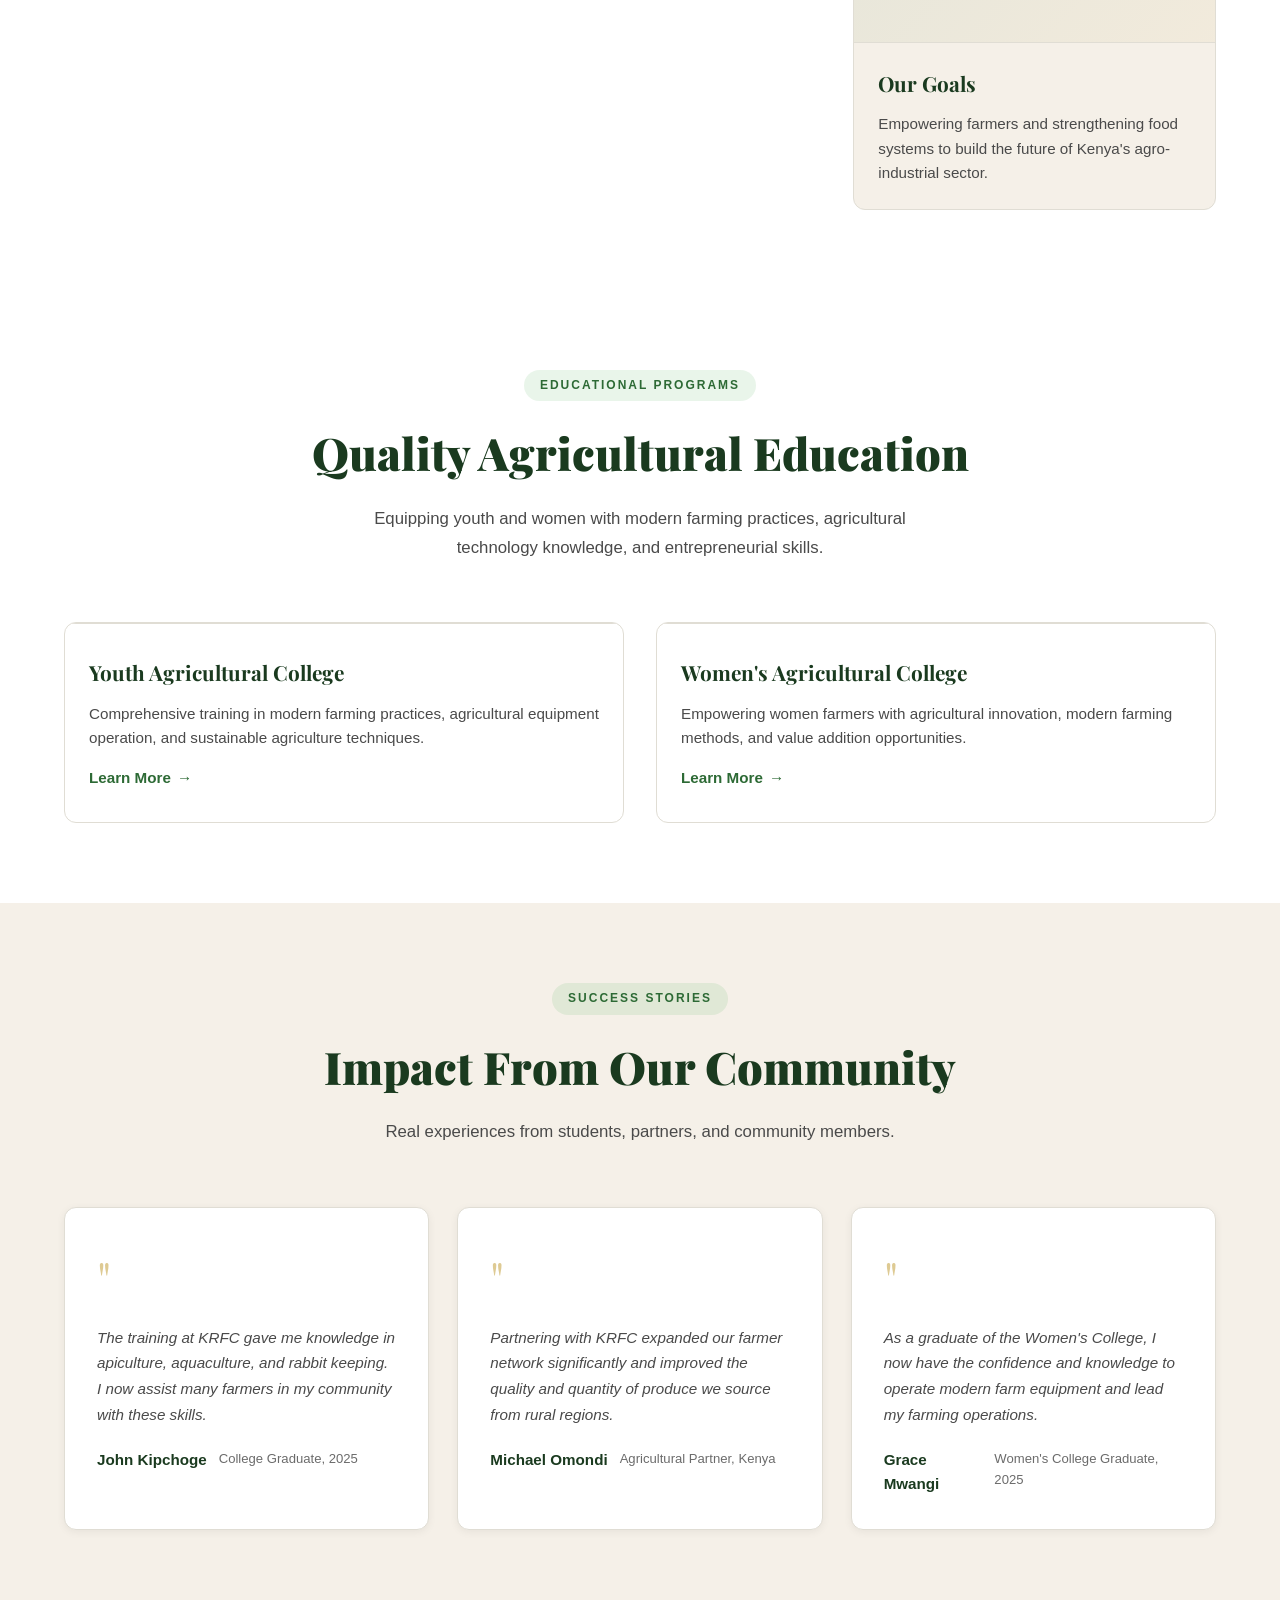
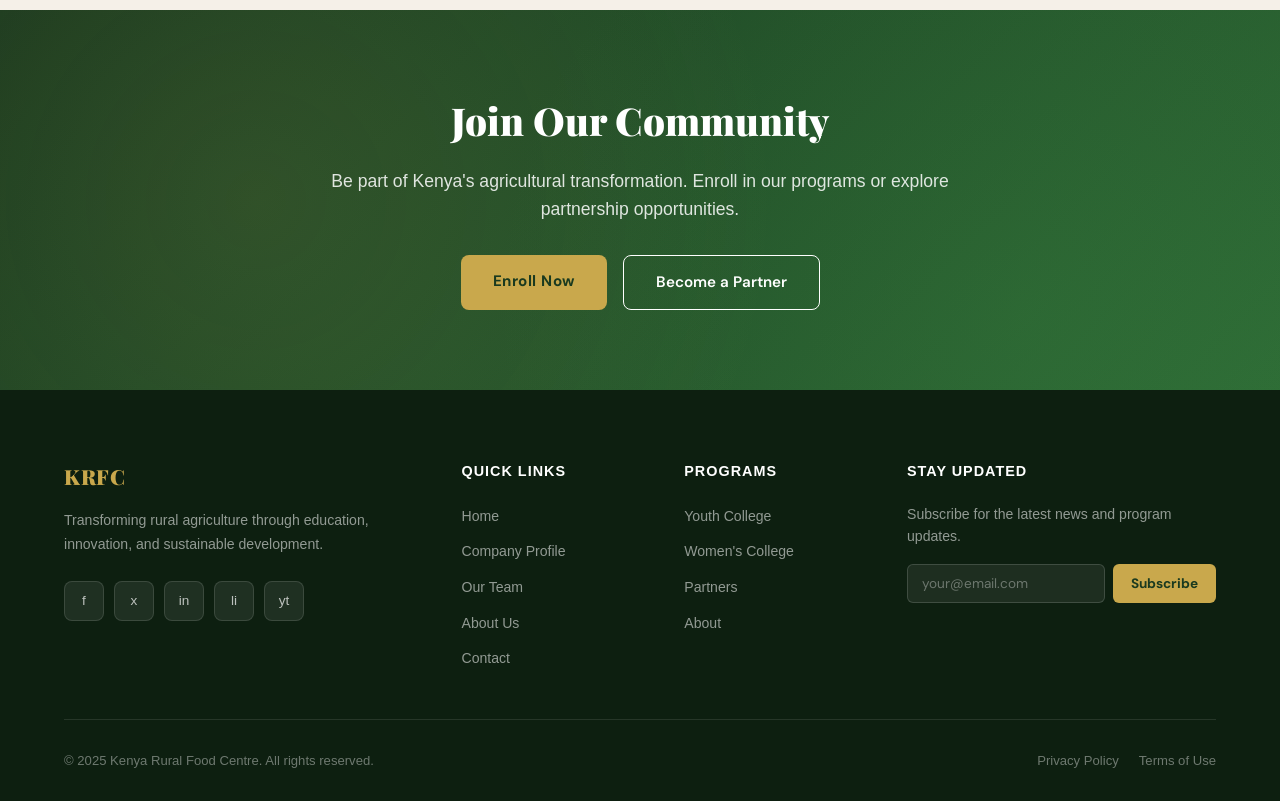
==== commit d2270fbd: "Update index.html" ====
--- a/index.html
+++ b/index.html
@@ -62,7 +62,7 @@
   <div class="initiatives-container">
     <div class="initiative-card">
       <div class="initiative-image-placeholder">
-        <span>Vision Image</span>
+        < a href="https://www.pexels.com"><img src ="photos/33105051/pexels-photo-33105051.jpeg" alt="vision image"></a>
       </div>
       <h3>Our Vision</h3>
       <p>An integrated agri-industrial mini-super mall transforming agriculture and ensuring food security across Kenya's rural communities.</p>
@@ -70,7 +70,7 @@
 
     <div class="initiative-card">
       <div class="initiative-image-placeholder">
-        <span>Mission Image</span>
+         < a href="https://www.pexels.com"><img src ="photos/33105049/pexels-photo-33105049.jpeg" alt="mission image"></a>
       </div>
       <h3>Our Mission</h3>
       <p>Creating a sustainable agribusiness hub through innovation, value addition, and strategic market access for smallholder farmers.</p>
@@ -78,15 +78,15 @@
 
     <div class="initiative-card">
       <div class="initiative-image-placeholder">
-        <span>Impact Image</span>
+         < a href="https://www.pexels.com"><img src ="https://images.pexels.com/photos/32240613/pexels-photo-32240613.jpeg" alt="impact image"></a>
       </div>
       <h3>Our Impact</h3>
       <p>Your comprehensive solution for agricultural processing, market linkages, and sustainable rural economic development.</p>
     </div>
-
-    <div class="initiative-card">
-      <div class="initiative-image-placeholder">
-        <span>Goals Image</span>
+     < a href="https://www.pexels.com"><img src ="https://images.pexels.com/photos/32370321/pexels-photo-32370321.jpeg" alt="goals image"></a>
+    <div class="initiative-card">
+      <div class="initiative-image-placeholder">
+        
       </div>
       <h3>Our Goals</h3>
       <p>Empowering farmers and strengthening food systems to build the future of Kenya's agro-industrial sector.</p>
--- a/style.css
+++ b/style.css
@@ -229,10 +229,10 @@
 
 /* ===== HERO SECTION ===== */
 .hero {
-  background-image:url(pictures/vegies\ 2.jpg);
+  background-image:url(https://images.pexels.com/photos/33901158/pexels-photo-33901158.jpeg);
   padding: 100px 5%;
   text-align: center;
-  color: var(--white);
+  color: blue;
   position: relative;
   overflow: hidden;
   background-repeat: no-repeat;
@@ -265,6 +265,7 @@
   font-weight: 900;
   margin-bottom: 16px;
   line-height: 1.2;
+  colour:blue;
 }
 
 .hero p {
@@ -498,7 +499,7 @@
 }
 
 .program-card {
-  background: var(--white);
+  background: var(--smoke-white);
   border: 1px solid var(--border-color);
   border-radius: 12px;
   overflow: hidden;
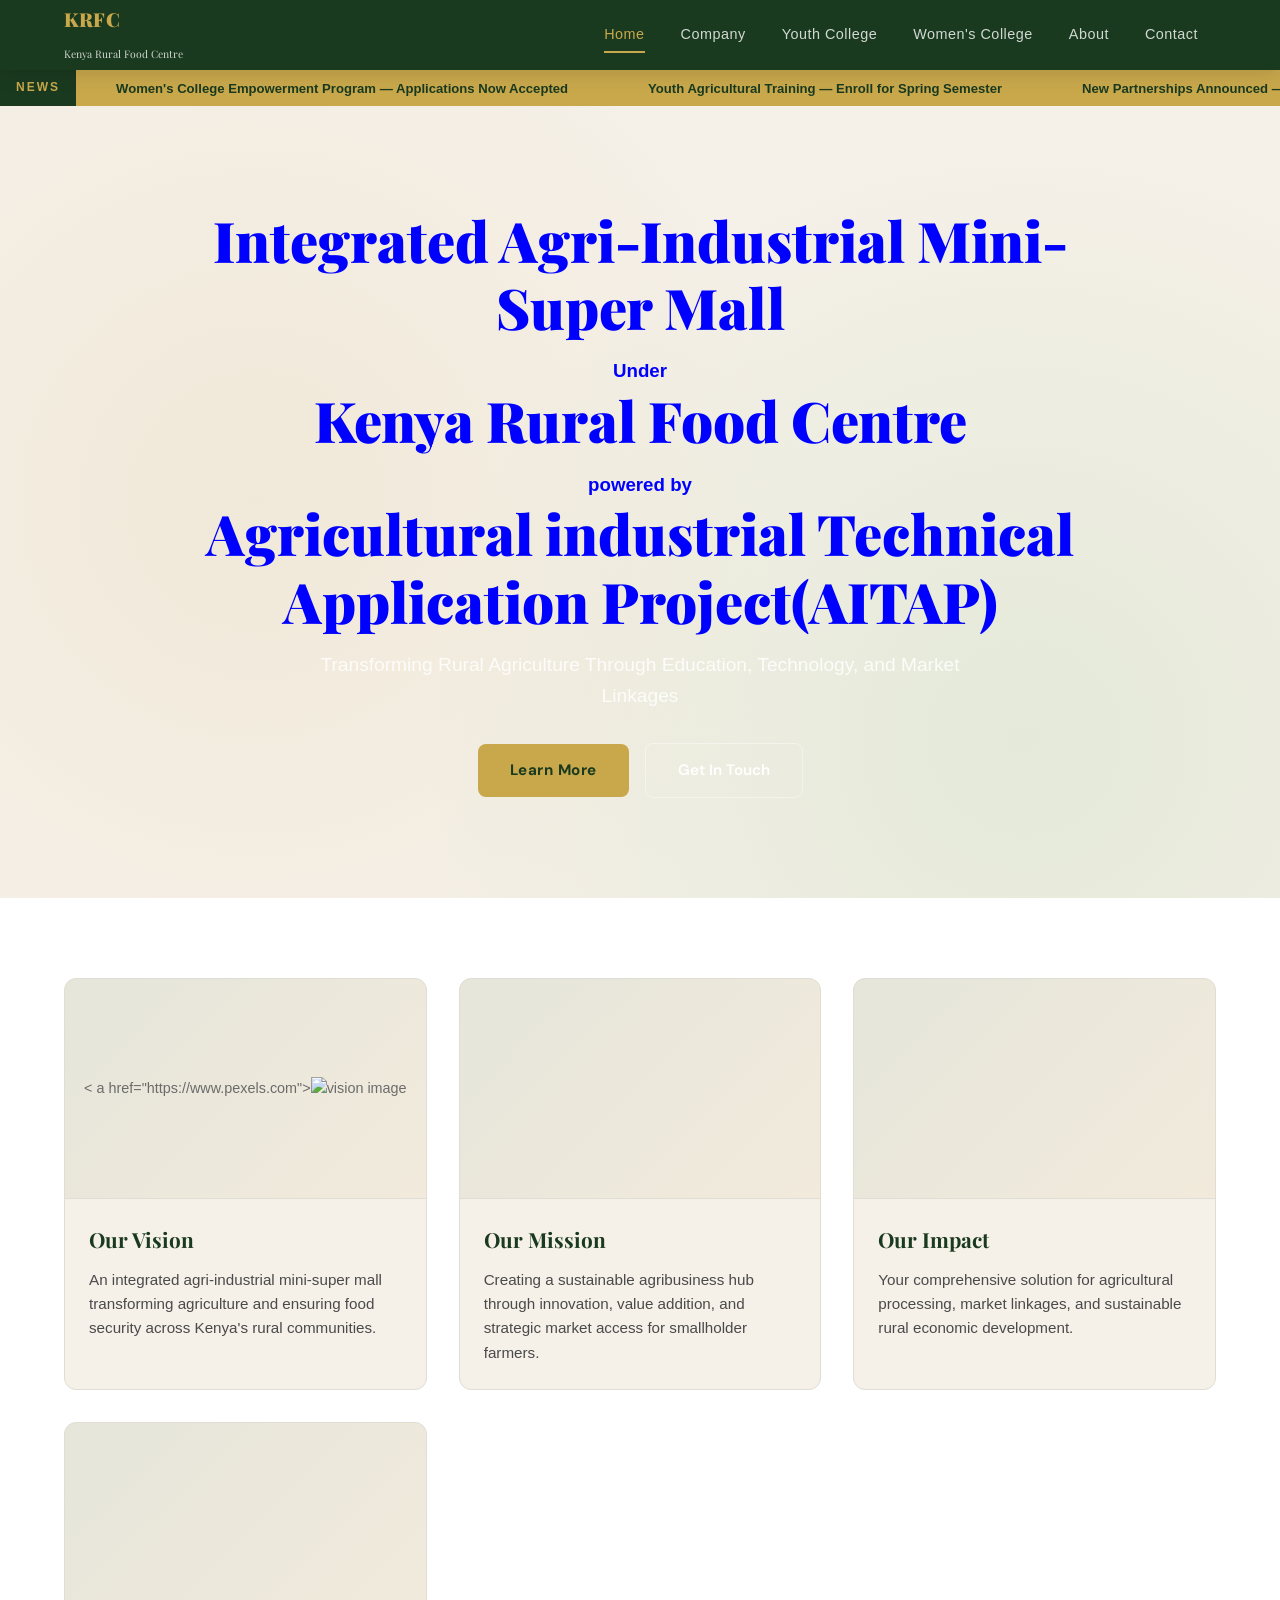
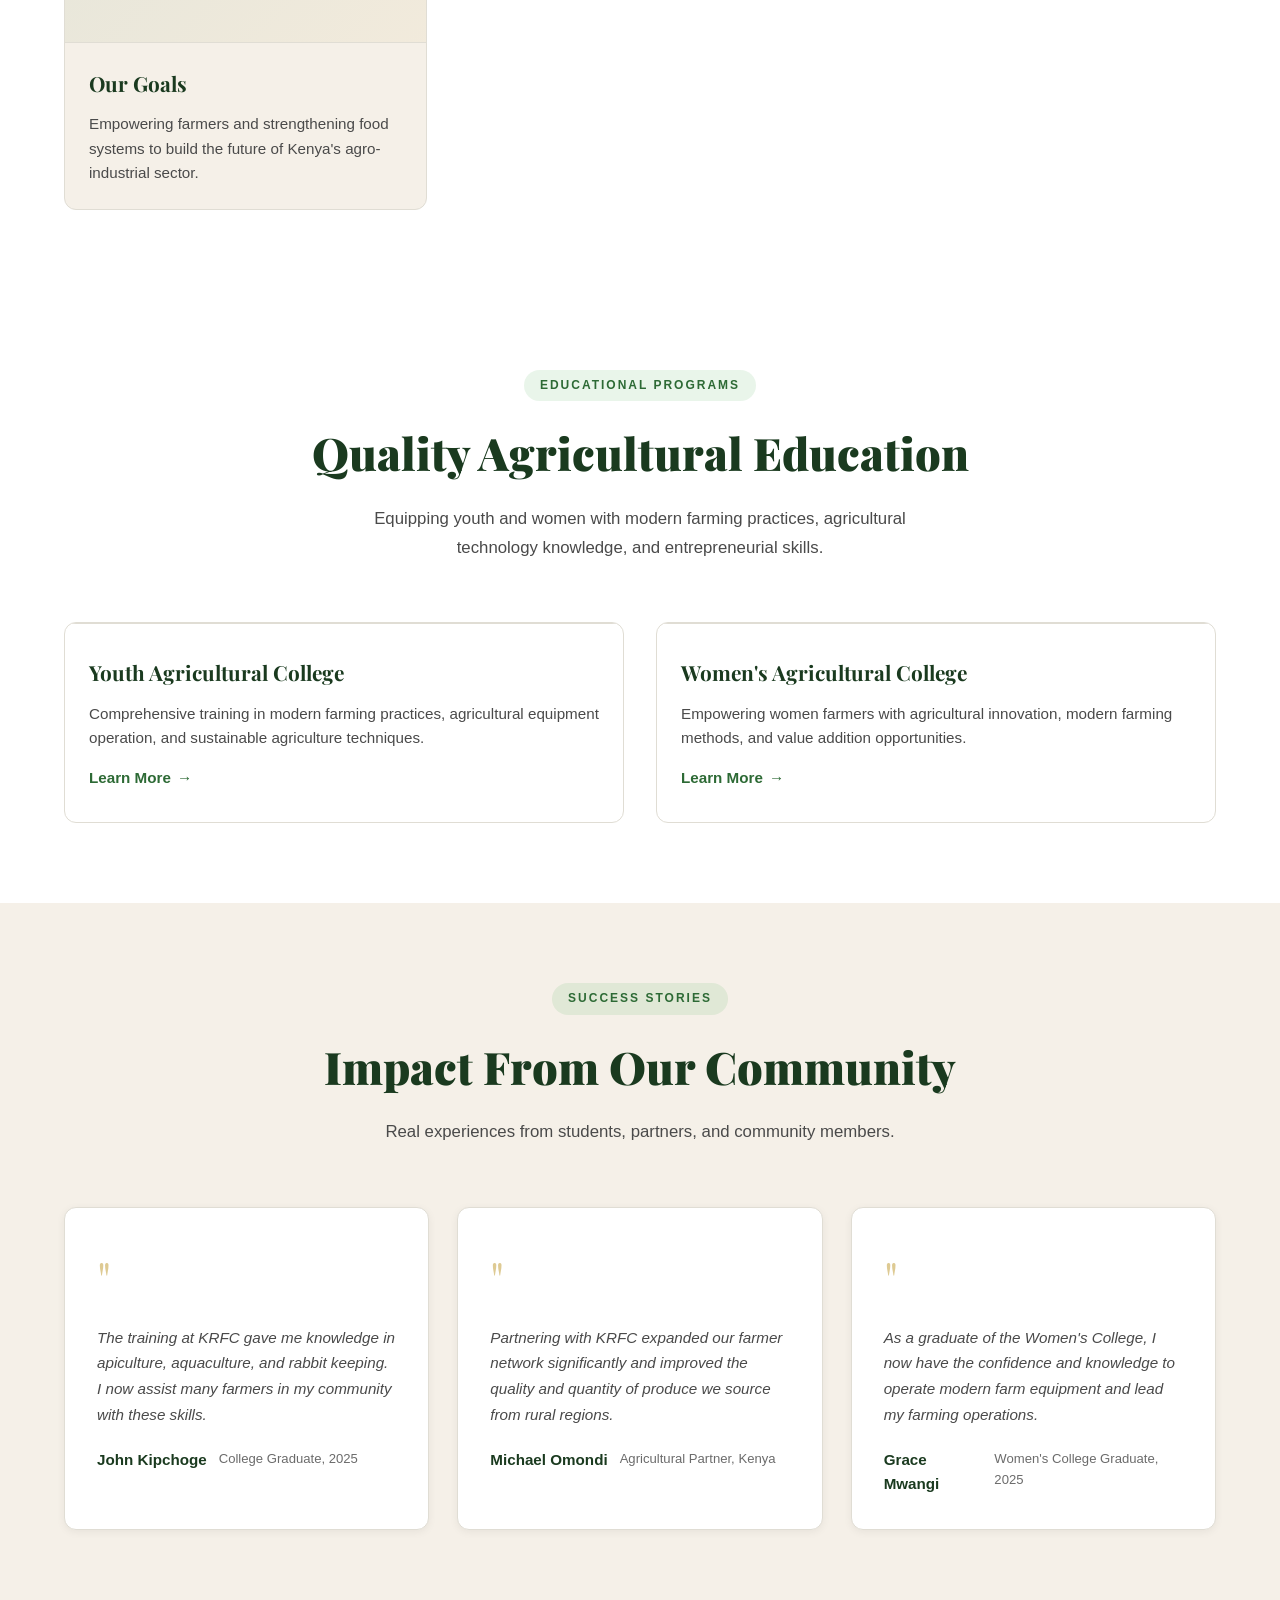
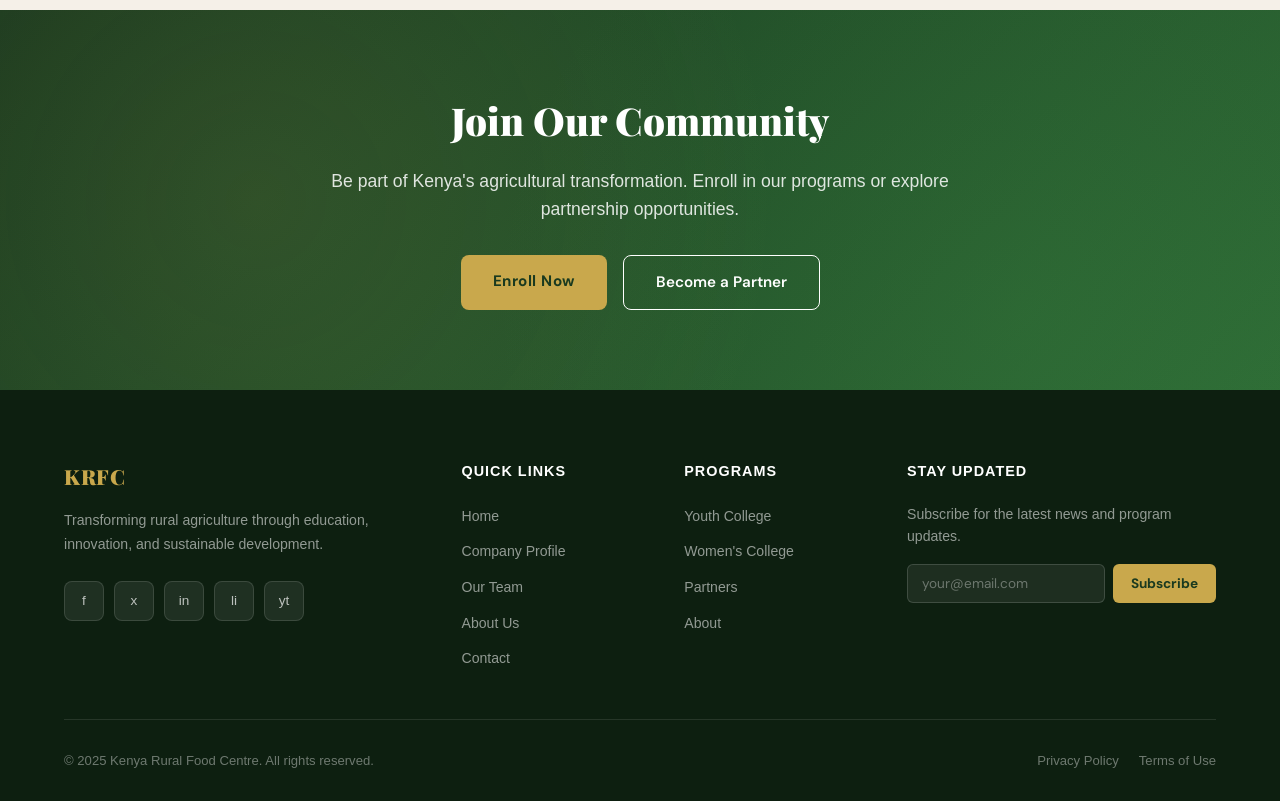
==== commit bd79a671: "Remove unnecessary image links from index.html" ====
--- a/index.html
+++ b/index.html
@@ -70,7 +70,7 @@
 
     <div class="initiative-card">
       <div class="initiative-image-placeholder">
-         < a href="https://www.pexels.com"><img src ="photos/33105049/pexels-photo-33105049.jpeg" alt="mission image"></a>
+         
       </div>
       <h3>Our Mission</h3>
       <p>Creating a sustainable agribusiness hub through innovation, value addition, and strategic market access for smallholder farmers.</p>
@@ -78,13 +78,12 @@
 
     <div class="initiative-card">
       <div class="initiative-image-placeholder">
-         < a href="https://www.pexels.com"><img src ="https://images.pexels.com/photos/32240613/pexels-photo-32240613.jpeg" alt="impact image"></a>
+         
       </div>
       <h3>Our Impact</h3>
       <p>Your comprehensive solution for agricultural processing, market linkages, and sustainable rural economic development.</p>
     </div>
-     < a href="https://www.pexels.com"><img src ="https://images.pexels.com/photos/32370321/pexels-photo-32370321.jpeg" alt="goals image"></a>
-    <div class="initiative-card">
+         <div class="initiative-card">
       <div class="initiative-image-placeholder">
         
       </div>
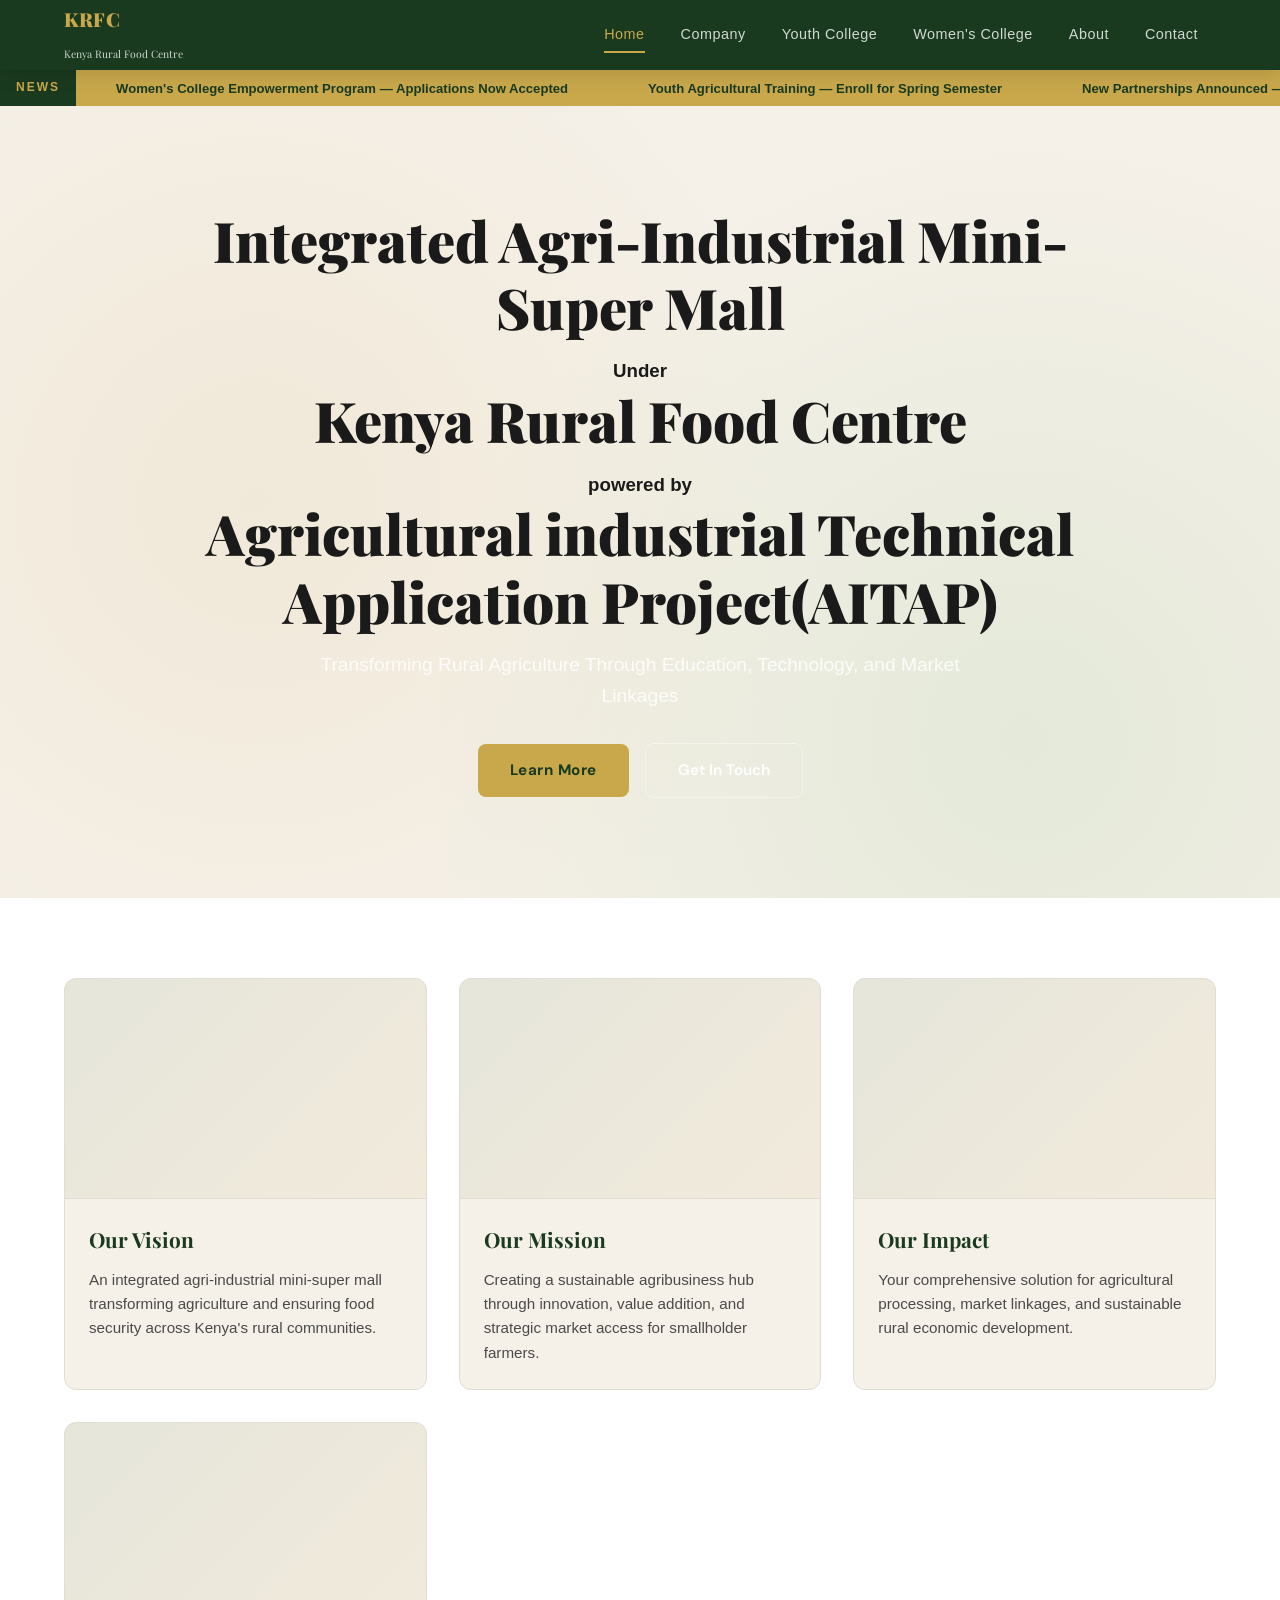
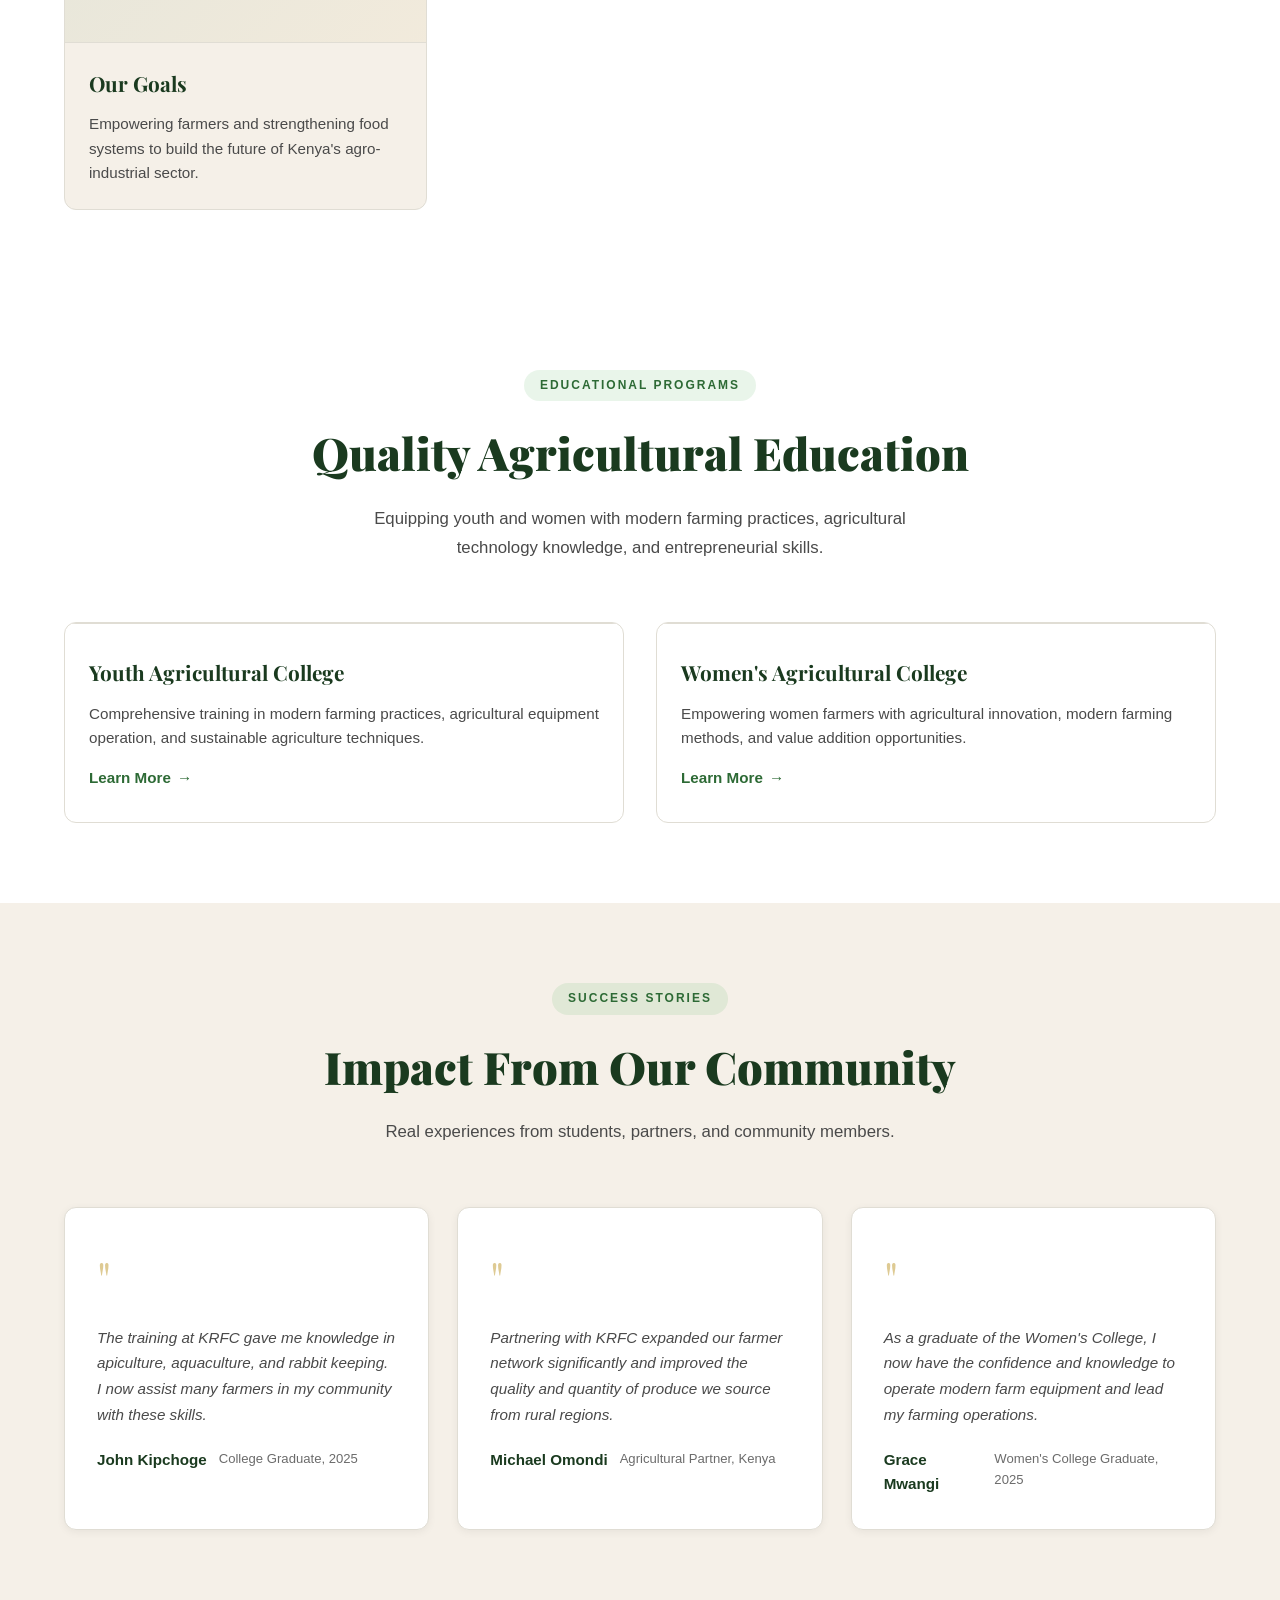
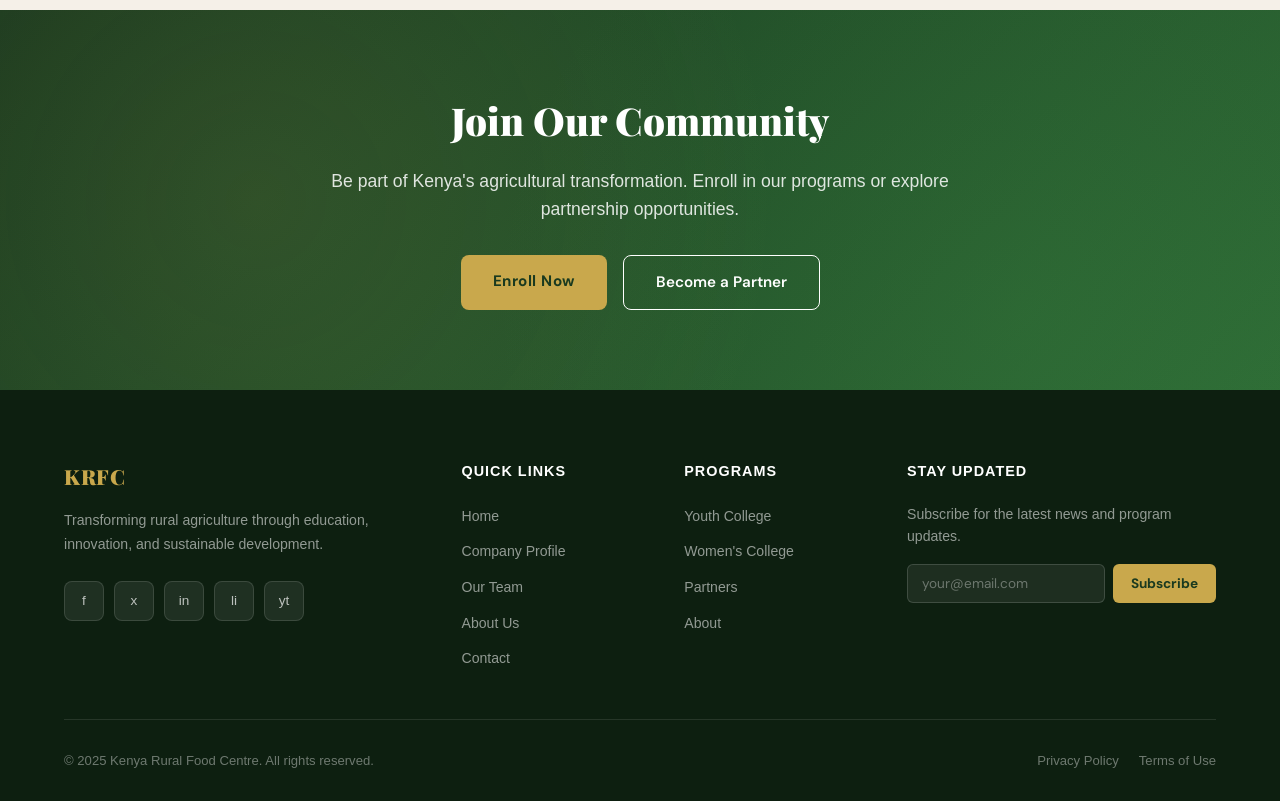
==== commit 15a83bbb: "Remove image link from initiatives section Removed image link for vision image in initiatives sectio" ====
--- a/index.html
+++ b/index.html
@@ -62,7 +62,6 @@
   <div class="initiatives-container">
     <div class="initiative-card">
       <div class="initiative-image-placeholder">
-        < a href="https://www.pexels.com"><img src ="photos/33105051/pexels-photo-33105051.jpeg" alt="vision image"></a>
       </div>
       <h3>Our Vision</h3>
       <p>An integrated agri-industrial mini-super mall transforming agriculture and ensuring food security across Kenya's rural communities.</p>
--- a/style.css
+++ b/style.css
@@ -232,7 +232,7 @@
   background-image:url(https://images.pexels.com/photos/33901158/pexels-photo-33901158.jpeg);
   padding: 100px 5%;
   text-align: center;
-  color: blue;
+  color: bright-green;
   position: relative;
   overflow: hidden;
   background-repeat: no-repeat;
@@ -265,7 +265,7 @@
   font-weight: 900;
   margin-bottom: 16px;
   line-height: 1.2;
-  colour:blue;
+  colour:white;
 }
 
 .hero p {
